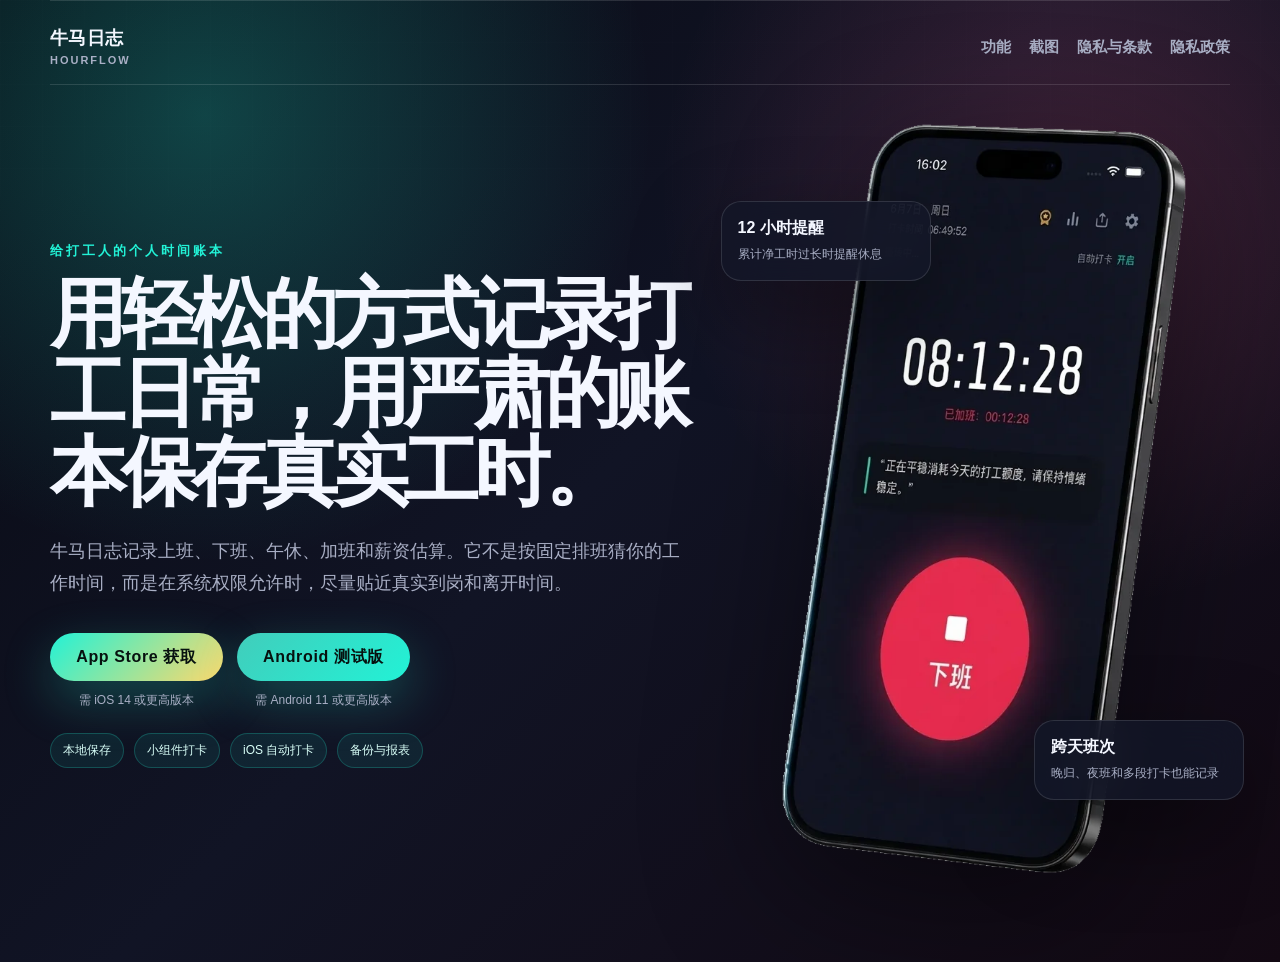
==== index.html @ 265dda5d "feat: add search indexing metadata" ====
<!doctype html>
<html lang="zh-CN">
<head>
  <meta charset="utf-8">
  <meta name="viewport" content="width=device-width, initial-scale=1, viewport-fit=cover">
  <title>牛马日志｜严肃记录真实工时</title>
  <meta name="description" content="牛马日志是一款面向打工人的个人工时记录工具，用轻松的方式记录打工日常，用严肃的账本保存真实工时。">
  <link rel="canonical" href="https://www.niumalog.com/">
  <meta property="og:type" content="website">
  <meta property="og:site_name" content="牛马日志">
  <meta property="og:title" content="牛马日志｜严肃记录真实工时">
  <meta property="og:description" content="面向打工人的个人工时记录工具，用轻松的方式记录打工日常，用严肃的账本保存真实工时。">
  <meta property="og:url" content="https://www.niumalog.com/">
  <script type="application/ld+json">
  {
    "@context": "https://schema.org",
    "@graph": [
      {
        "@type": "WebSite",
        "@id": "https://www.niumalog.com/#website",
        "url": "https://www.niumalog.com/",
        "name": "牛马日志",
        "alternateName": "HourFlow",
        "inLanguage": "zh-CN"
      },
      {
        "@type": "MobileApplication",
        "@id": "https://www.niumalog.com/#app",
        "url": "https://www.niumalog.com/",
        "name": "牛马日志",
        "alternateName": "HourFlow",
        "description": "记录上班、下班、午休、加班和薪资估算的个人工时账本。",
        "applicationCategory": "BusinessApplication",
        "operatingSystem": "iOS 14 或更高版本；Android 11 或更高版本",
        "inLanguage": "zh-CN",
        "sameAs": [
          "https://apps.apple.com/app/id6775545384",
          "https://gitee.com/niumalog/niumalog-android"
        ]
      }
    ]
  }
  </script>
  <link rel="stylesheet" href="./styles.css?v=20260831-platform-requirements">
  <script src="./site.js?v=20260608-menu-dismiss" defer></script>
</head>
<body class="page-home">
  <header class="site-header">
    <a class="brand-lockup" href="./index.html" aria-label="牛马日志首页">
      <span class="brand-mark">牛</span>
      <span>
        <strong>牛马日志</strong>
        <small>HourFlow</small>
      </span>
    </a>
    <nav class="nav-links" aria-label="主导航">
      <a href="./features.html">功能</a>
      <a href="./screenshots.html">截图</a>
      <a href="./legal.html">隐私与条款</a>
      <a href="./privacy.html">隐私政策</a>
    </nav>
    <details class="site-menu">
      <summary>菜单</summary>
      <div class="site-menu-panel">
        <a href="./features.html">功能</a>
        <a href="./screenshots.html">截图</a>
        <a href="./legal.html">隐私与条款</a>
        <a href="./privacy.html">隐私政策</a>
      </div>
    </details>
  </header>

  <main class="page-shell home-shell">
    <section class="hero-section compact-hero">
      <div class="hero-copy">
        <p class="eyebrow">给打工人的个人时间账本</p>
        <h1>用轻松的方式记录打工日常，用严肃的账本保存真实工时。</h1>
        <p class="hero-lede">牛马日志记录上班、下班、午休、加班和薪资估算。它不是按固定排班猜你的工作时间，而是在系统权限允许时，尽量贴近真实到岗和离开时间。</p>
        <div class="hero-actions">
          <div class="platform-download-option">
            <a
              class="primary-button"
              href="https://apps.apple.com/app/id6775545384"
              aria-describedby="ios-system-requirement"
            >App Store 获取</a>
            <p class="platform-system-requirement" id="ios-system-requirement">需 iOS 14 或更高版本</p>
          </div>
          <div class="platform-download-option">
            <a
              class="primary-button android-download-button"
              href="https://download.niumalog.com/android/v2.0.1-build15-beta.4/niumalog-2.0.1-arm64-v8a.apk"
              aria-describedby="android-system-requirement"
            >Android 测试版</a>
            <p class="platform-system-requirement" id="android-system-requirement">需 Android 11 或更高版本</p>
          </div>
        </div>
        <div class="mobile-hero-preview" aria-label="牛马日志移动端首页功能预览">
          <div class="mobile-feature-stack">
            <span>本地保存</span>
            <span>小组件打卡</span>
            <span>iOS 自动打卡</span>
            <span>备份与报表</span>
          </div>
          <figure class="mobile-home-device">
            <img src="./assets/mobile-home-product-mockup-image2-cutout.webp" alt="牛马日志首页手机样机预览">
          </figure>
        </div>
        <div class="hero-notes" aria-label="产品特点">
          <span>本地保存</span>
          <span>小组件打卡</span>
          <span>iOS 自动打卡</span>
          <span>备份与报表</span>
        </div>
      </div>

      <div class="hero-device" aria-label="牛马日志 App 首页预览">
        <figure class="desktop-home-device">
          <img src="./assets/mobile-home-product-mockup-image2-cutout.webp" alt="牛马日志首页手机样机预览">
        </figure>
        <div class="floating-card card-top">
          <strong>12 小时提醒</strong>
          <span>累计净工时过长时提醒休息</span>
        </div>
        <div class="floating-card card-bottom">
          <strong>跨天班次</strong>
          <span>晚归、夜班和多段打卡也能记录</span>
        </div>
      </div>
    </section>
  </main>
</body>
</html>
---- styles.css ----
:root {
  --bg: #080a13;
  --bg-ink: #111426;
  --panel: rgba(28, 31, 52, 0.78);
  --panel-strong: #1d2036;
  --text: #f4f7ff;
  --muted: #a9afc5;
  --line: rgba(255, 255, 255, 0.12);
  --cyan: #22f2d6;
  --gold: #ffd86b;
  --pink: #ff5f8f;
  --green: #41cdbb;
  --radius-xl: 36px;
  --radius-lg: 24px;
  --radius-md: 16px;
  --shadow: 0 34px 90px rgba(0, 0, 0, 0.42);
  --shell-width: min(1180px, calc(100% - 40px));
}

* { box-sizing: border-box; }

html {
  scroll-behavior: smooth;
  background: var(--bg);
}

body {
  min-width: 320px;
  margin: 0;
  color: var(--text);
  font-family: "PingFang SC", "Hiragino Sans GB", "Microsoft YaHei", sans-serif;
  background:
    radial-gradient(circle at 16% 12%, rgba(34, 242, 214, 0.24), transparent 28rem),
    radial-gradient(circle at 84% 20%, rgba(255, 95, 143, 0.20), transparent 26rem),
    linear-gradient(135deg, #080a13 0%, #111425 48%, #130913 100%);
}

body::before {
  content: "";
  position: fixed;
  inset: 0;
  pointer-events: none;
  opacity: 0.25;
  background-image:
    linear-gradient(rgba(255,255,255,0.04) 1px, transparent 1px),
    linear-gradient(90deg, rgba(255,255,255,0.04) 1px, transparent 1px);
  background-size: 42px 42px;
  mask-image: linear-gradient(to bottom, black, transparent 88%);
}

img { display: block; max-width: 100%; }
a { color: inherit; text-decoration: none; }
h1, h2, h3, p { margin-top: 0; }

.site-header,
.page-shell,
.site-footer {
  width: var(--shell-width);
  margin-inline: auto;
}

.site-header {
  position: static;
  z-index: 10;
  display: flex;
  align-items: center;
  justify-content: space-between;
  min-height: auto;
  margin-top: 0;
  padding: 28px 0 18px;
  border-top: 1px solid var(--line);
  border-bottom: 1px solid var(--line);
  background: transparent;
}

.brand-lockup {
  display: inline-flex;
  align-items: center;
  gap: 12px;
  min-width: 0;
}

.brand-mark {
  display: none;
  place-items: center;
  flex: 0 0 auto;
  width: 42px;
  height: 42px;
  border-radius: 14px;
  color: #07110f;
  font-weight: 900;
  background: linear-gradient(135deg, var(--cyan), var(--green));
  box-shadow: 0 0 28px rgba(34, 242, 214, 0.42);
}

.brand-lockup strong,
.brand-lockup small {
  display: block;
  white-space: nowrap;
}

.brand-lockup strong {
  font-size: 18px;
  letter-spacing: 0.02em;
  line-height: 1.1;
}

.brand-lockup small {
  display: block;
  margin-top: 6px;
  color: var(--muted);
  font-size: 11px;
  font-weight: 600;
  letter-spacing: 0.18em;
  line-height: 1;
  text-transform: uppercase;
}

.nav-links {
  display: flex;
  align-items: center;
  gap: 18px;
  color: var(--muted);
  font-size: 15px;
  font-weight: 600;
}

.nav-links a {
  padding: 4px 0;
}

.nav-links a:hover,
.nav-links .active {
  color: var(--cyan);
}

.site-menu {
  display: none;
}

.site-menu summary {
  list-style: none;
}

.site-menu summary::-webkit-details-marker {
  display: none;
}

.home-shell {
  padding-bottom: 46px;
}

.hero-section {
  display: grid;
  grid-template-columns: minmax(0, 1.02fr) minmax(320px, 0.78fr);
  gap: 46px;
  align-items: center;
  min-height: calc(100svh - 96px);
  padding: 40px 0 30px;
}

.compact-hero {
  min-height: min(760px, calc(100svh - 96px));
}

.eyebrow {
  margin: 0 0 14px;
  color: var(--cyan);
  font-size: 13px;
  font-weight: 800;
  letter-spacing: 0.22em;
  text-transform: uppercase;
}

h1 {
  max-width: 760px;
  margin-bottom: 24px;
  font-size: clamp(42px, 6vw, 76px);
  line-height: 1.04;
  letter-spacing: -0.07em;
}

h2 {
  margin-bottom: 16px;
  font-size: clamp(28px, 4vw, 48px);
  line-height: 1.1;
  letter-spacing: -0.05em;
}

h3 {
  margin-bottom: 12px;
  font-size: 22px;
}

.hero-lede,
.page-title p,
.download-panel p,
.feature-card p,
.screenshot-note span,
.legal-card p,
.site-footer,
.footer-links {
  color: var(--muted);
  line-height: 1.78;
}

.hero-lede {
  max-width: 660px;
  font-size: 18px;
}

.hero-actions,
.download-actions {
  display: flex;
  flex-wrap: wrap;
  gap: 14px;
  margin: 34px 0 24px;
}

.page-home .hero-actions {
  display: grid;
  grid-template-columns: repeat(2, minmax(0, 1fr));
  width: min(100%, 360px);
  align-items: start;
}

.primary-button,
.ghost-button {
  display: inline-flex;
  align-items: center;
  justify-content: center;
  min-height: 48px;
  padding: 0 22px;
  border-radius: 999px;
  font-weight: 800;
  letter-spacing: 0.04em;
}

.primary-button {
  color: #07110f;
  background: linear-gradient(135deg, var(--cyan), var(--gold));
  box-shadow: 0 18px 50px rgba(34, 242, 214, 0.26);
}

.ghost-button {
  border: 1px solid var(--line);
  color: var(--text);
  background: rgba(255, 255, 255, 0.04);
}

.android-download-button {
  background: linear-gradient(135deg, var(--green), var(--cyan));
}

.platform-download-option {
  display: grid;
  min-width: 0;
  gap: 10px;
}

.platform-download-option .primary-button {
  width: 100%;
  white-space: nowrap;
}

.platform-system-requirement {
  margin: 0;
  color: var(--muted);
  font-size: 12px;
  line-height: 1.5;
  text-align: center;
  white-space: nowrap;
}

.hero-notes {
  display: flex;
  flex-wrap: wrap;
  gap: 10px;
}

.mobile-hero-preview {
  display: none;
}

.hero-notes span,
.feature-index {
  padding: 8px 12px;
  border: 1px solid rgba(34, 242, 214, 0.22);
  border-radius: 999px;
  color: #d9fff8;
  background: rgba(34, 242, 214, 0.08);
  font-size: 12px;
}

.hero-device {
  position: relative;
  display: grid;
  place-items: center;
  min-height: 600px;
}

.desktop-home-device {
  width: min(430px, 88vw);
  margin: -14px auto 0;
  border: 0;
  background: transparent;
  filter: drop-shadow(0 38px 70px rgba(0, 0, 0, 0.46));
}

.desktop-home-device img {
  width: 100%;
  height: auto;
}

.phone-frame {
  overflow: hidden;
  padding: 8px;
  border: 1px solid rgba(255,255,255,0.16);
  border-radius: 34px;
  background: #111426;
  box-shadow: var(--shadow), inset 0 0 0 8px rgba(255,255,255,0.03);
}

.phone-frame img {
  width: 100%;
  border-radius: 26px;
}

.phone-frame-main {
  width: min(360px, 84vw);
  margin: 0 auto;
  transform: rotate(2deg);
}

.floating-card {
  position: absolute;
  width: 210px;
  padding: 16px;
  border: 1px solid var(--line);
  border-radius: 20px;
  background: rgba(19, 22, 40, 0.82);
  backdrop-filter: blur(20px);
  box-shadow: var(--shadow);
}

.floating-card strong,
.floating-card span { display: block; }
.floating-card strong { margin-bottom: 6px; }
.floating-card span { color: var(--muted); font-size: 12px; line-height: 1.6; }
.card-top { top: 76px; left: -18px; }
.card-bottom { right: -14px; bottom: 86px; }

.download-panel,
.feature-card,
.screenshot-note,
.legal-card {
  border: 1px solid var(--line);
  border-radius: var(--radius-lg);
  background: var(--panel);
  box-shadow: var(--shadow);
}

.download-panel {
  display: flex;
  align-items: center;
  justify-content: space-between;
  gap: 28px;
  padding: 34px;
}

.download-panel h2 {
  font-size: clamp(26px, 3.2vw, 38px);
}

.download-actions {
  margin: 0;
  justify-content: flex-end;
}

.subpage-shell {
  padding: 64px 0 54px;
}

.page-title {
  max-width: 840px;
  margin-bottom: 34px;
}

.page-title h1 {
  font-size: clamp(38px, 5.6vw, 68px);
}

.feature-grid,
.legal-grid {
  display: grid;
  gap: 16px;
}

.feature-grid {
  grid-template-columns: repeat(3, minmax(0, 1fr));
}

.widget-showcase {
  display: grid;
  gap: 22px;
  margin: 0 0 34px;
}

.auto-punch-showcase {
  display: grid;
  gap: 22px;
  margin: 0 0 42px;
}

.shift-showcase {
  display: grid;
  gap: 22px;
  margin: 0 0 42px;
}

.payroll-showcase {
  display: grid;
  gap: 22px;
  margin: 0 0 42px;
}

.backup-showcase {
  display: grid;
  gap: 22px;
  margin: 0 0 42px;
}

.achievement-showcase {
  display: grid;
  gap: 22px;
  margin: 0 0 42px;
}

.privacy-showcase {
  display: grid;
  gap: 22px;
  margin: 0 0 42px;
}

.auto-punch-copy h2 {
  max-width: 620px;
}

.payroll-copy h2 {
  max-width: 720px;
}

.shift-copy h2 {
  max-width: 720px;
}

.backup-copy h2 {
  max-width: 720px;
}

.achievement-copy h2 {
  max-width: 760px;
}

.privacy-copy h2 {
  max-width: 720px;
}

.auto-punch-copy p:not(.eyebrow) {
  max-width: 620px;
  color: var(--muted);
  font-size: 16px;
  line-height: 1.78;
}

.payroll-copy p:not(.eyebrow) {
  max-width: 760px;
  color: var(--muted);
  font-size: 16px;
  line-height: 1.78;
}

.shift-copy p:not(.eyebrow) {
  max-width: 760px;
  color: var(--muted);
  font-size: 16px;
  line-height: 1.78;
}

.backup-copy p:not(.eyebrow) {
  max-width: 760px;
  color: var(--muted);
  font-size: 16px;
  line-height: 1.78;
}

.achievement-copy p:not(.eyebrow) {
  max-width: 760px;
  color: var(--muted);
  font-size: 16px;
  line-height: 1.78;
}

.privacy-copy p:not(.eyebrow) {
  max-width: 760px;
  color: var(--muted);
  font-size: 16px;
  line-height: 1.78;
}

.auto-punch-visual {
  margin: 0;
  min-width: 0;
  max-width: 880px;
}

.payroll-visual {
  margin: 0;
  min-width: 0;
  max-width: 880px;
}

.shift-visual {
  margin: 0;
  min-width: 0;
  max-width: 880px;
}

.backup-visual {
  margin: 0;
  min-width: 0;
  max-width: 880px;
}

.achievement-visual {
  margin: 0;
  min-width: 0;
  max-width: 880px;
}

.privacy-visual {
  margin: 0;
  min-width: 0;
  max-width: 880px;
}

.auto-punch-visual img {
  width: 100%;
  height: auto;
  border: 1px solid var(--line);
  border-radius: 24px;
  box-shadow: 0 28px 72px rgba(0, 0, 0, 0.34);
}

.payroll-visual img {
  width: 100%;
  height: auto;
  border: 1px solid var(--line);
  border-radius: 24px;
  box-shadow: 0 28px 72px rgba(0, 0, 0, 0.34);
}

.shift-visual img {
  width: 100%;
  height: auto;
  border: 1px solid var(--line);
  border-radius: 24px;
  box-shadow: 0 28px 72px rgba(0, 0, 0, 0.34);
}

.backup-visual img {
  width: 100%;
  height: auto;
  border: 1px solid var(--line);
  border-radius: 24px;
  box-shadow: 0 28px 72px rgba(0, 0, 0, 0.34);
}

.achievement-visual img {
  width: 100%;
  height: auto;
  border: 1px solid var(--line);
  border-radius: 24px;
  box-shadow: 0 28px 72px rgba(0, 0, 0, 0.34);
}

.privacy-visual img {
  width: 100%;
  height: auto;
  border: 1px solid var(--line);
  border-radius: 24px;
  box-shadow: 0 28px 72px rgba(0, 0, 0, 0.34);
}

.widget-copy h2 {
  max-width: 720px;
}

.widget-copy p:not(.eyebrow) {
  max-width: 760px;
  color: var(--muted);
  font-size: 16px;
  line-height: 1.78;
}

.widget-preview-grid {
  display: grid;
  grid-template-columns: repeat(2, minmax(0, 1fr));
  gap: 18px;
  max-width: 880px;
}

.widget-preview-single {
  grid-template-columns: 1fr;
}

.widget-preview-card {
  margin: 0;
  min-width: 0;
}

.widget-preview-card img {
  width: 100%;
  height: auto;
  border: 1px solid var(--line);
  border-radius: 18px;
  box-shadow: 0 22px 60px rgba(0, 0, 0, 0.28);
}

.widget-preview-card figcaption {
  margin-top: 10px;
  color: var(--muted);
  font-size: 13px;
  line-height: 1.6;
}

.feature-card,
.legal-card {
  padding: 24px;
}

.feature-card .feature-index,
.legal-card .feature-index {
  display: inline-flex;
  margin-bottom: 42px;
  color: var(--gold);
  border-color: rgba(255, 216, 107, 0.24);
  background: rgba(255, 216, 107, 0.08);
}

.screenshot-showcase {
  display: grid;
  grid-template-columns: repeat(3, minmax(0, 1fr));
  gap: 26px;
  align-items: start;
}

.screenshot-card {
  display: grid;
  gap: 16px;
  align-content: start;
}

.screenshot-note {
  min-height: 104px;
  padding: 18px 18px 20px;
  background:
    linear-gradient(145deg, rgba(255, 255, 255, 0.08), rgba(255, 255, 255, 0.02)),
    rgba(19, 20, 43, 0.72);
}

.screenshot-note strong,
.screenshot-note span { display: block; }
.screenshot-note strong { margin-bottom: 8px; color: var(--text); font-size: 16px; letter-spacing: 0.04em; }
.screenshot-note span { font-size: 14px; }
.small-phone { margin: 0; border-radius: 28px; }
.small-phone img { border-radius: 22px; }

.legal-grid {
  grid-template-columns: repeat(2, minmax(0, 1fr));
}

.legal-card:hover {
  border-color: rgba(34, 242, 214, 0.36);
  transform: translateY(-2px);
}

.site-footer {
  display: flex;
  justify-content: space-between;
  gap: 24px;
  padding: 34px 0 48px;
  border-top: 1px solid var(--line);
}

.page-home .download-panel,
.site-footer {
  display: none;
}

.compact-footer {
  color: var(--muted);
}

.site-footer strong {
  color: var(--text);
  font-size: 18px;
}

.footer-note {
  margin: 0;
  max-width: 520px;
  color: var(--muted);
  text-align: right;
  line-height: 1.72;
}

.footer-links {
  display: flex;
  flex-wrap: wrap;
  justify-content: flex-end;
  gap: 14px 22px;
}

.footer-links a:hover { color: var(--cyan); }

@media (max-width: 920px) {
  :root { --shell-width: min(calc(100% - 28px), 720px); }

  .site-header {
    position: static;
    margin-top: 12px;
    border-radius: 24px;
  }

  .nav-links {
    gap: 8px;
    overflow-x: auto;
    padding: 0 0 0 8px;
    white-space: nowrap;
  }

  .nav-links a {
    padding: 8px 10px;
    border: 1px solid var(--line);
    border-radius: 999px;
    background: rgba(255, 255, 255, 0.04);
  }

  .hero-section,
  .download-panel {
    grid-template-columns: 1fr;
  }

  .hero-section {
    gap: 20px;
    min-height: auto;
    padding-top: 38px;
  }

  .hero-device {
    min-height: 530px;
  }

  .feature-grid,
  .auto-punch-showcase,
  .widget-showcase,
  .screenshot-showcase,
  .legal-grid {
    grid-template-columns: 1fr;
  }

  .download-panel,
  .site-footer {
    flex-direction: column;
    align-items: flex-start;
  }

  .download-actions,
  .footer-links {
    justify-content: flex-start;
  }
}

.hero-section > * {
  min-width: 0;
}

.mobile-swipe-hint {
  display: none;
}

@media (max-width: 560px) {
  :root {
    --shell-width: auto;
    --mobile-card-width: calc(100dvw - 64px);
  }

  html,
  body {
    overflow-x: hidden;
  }

  .site-header,
  .page-shell,
  .site-footer {
    width: var(--shell-width);
    max-width: none;
    margin-right: 24px;
    margin-left: 24px;
  }

  .site-header {
    position: relative;
    align-items: center;
    justify-content: space-between;
    gap: 16px;
    min-height: auto;
    margin-top: 0;
    padding: 14px 0 13px;
    border-top: 1px solid var(--line);
    border-right: 0;
    border-bottom: 1px solid var(--line);
    border-left: 0;
    border-radius: 0;
  }

  .brand-lockup {
    flex: 1 1 auto;
    min-width: 0;
    gap: 0;
  }

  .brand-mark {
    display: none;
  }

  .brand-lockup strong {
    font-size: 15px;
    letter-spacing: 0;
    line-height: 1.1;
  }

  .brand-lockup small {
    display: block;
    margin-top: 4px;
    font-size: 10px;
    font-weight: 600;
    letter-spacing: 0.16em;
    line-height: 1;
  }

  .nav-links {
    display: none;
  }

  .site-menu {
    position: relative;
    display: block;
    flex: none;
    margin-left: 0;
    text-align: right;
  }

  .site-menu summary {
    display: inline-flex;
    align-items: center;
    justify-content: center;
    min-width: 68px;
    min-height: 36px;
    padding: 0 12px;
    border: 1px solid var(--line);
    border-radius: 999px;
    color: transparent;
    background: rgba(255, 255, 255, 0.04);
    font-size: 0;
    font-weight: 700;
    cursor: pointer;
  }

  .site-menu summary::before {
    content: "菜单";
    color: var(--text);
    font-size: 12px;
    line-height: 1;
  }

  .site-menu[open] summary {
    color: var(--cyan);
    border-color: rgba(34, 242, 214, 0.28);
    background: rgba(34, 242, 214, 0.08);
  }

  .site-menu[open] summary::before {
    color: var(--cyan);
  }

  .site-menu-panel {
    position: absolute;
    top: calc(100% + 10px);
    right: 0;
    display: grid;
    gap: 8px;
    min-width: 180px;
    padding: 12px;
    border: 1px solid var(--line);
    border-radius: 18px;
    background: rgba(12, 15, 28, 0.96);
    box-shadow: 0 22px 48px rgba(0, 0, 0, 0.34);
    backdrop-filter: blur(18px);
  }

  .site-menu-panel a {
    display: block;
    padding: 10px 12px;
    border-radius: 12px;
    color: var(--muted);
    font-size: 13px;
    line-height: 1.3;
  }

  .site-menu-panel a:hover,
  .site-menu-panel a.active {
    color: var(--cyan);
    background: rgba(34, 242, 214, 0.08);
  }

  .home-shell {
    padding-bottom: 34px;
  }

  .hero-section {
    gap: 24px;
    padding: 28px 0 18px;
  }

  .page-home .hero-section {
    display: flex;
    flex-direction: column;
    gap: 28px;
    align-items: center;
    padding: 34px 0 24px;
  }

  .hero-copy,
  .page-title,
  .download-panel {
    width: 100%;
    min-width: 0;
  }

  .page-home .hero-copy,
  .page-features .page-title,
  .page-screenshots .page-title,
  .page-legal .page-title {
    max-width: 320px;
  }

  .page-home .hero-copy {
    display: flex;
    flex-direction: column;
    align-items: center;
    max-width: none;
    text-align: center;
  }

  .eyebrow {
    margin-bottom: 12px;
    font-size: 11px;
    letter-spacing: 0.18em;
  }

  h1,
  .page-title h1 {
    max-width: 100%;
    margin-bottom: 18px;
    font-size: 32px;
    line-height: 1.12;
    letter-spacing: 0;
    text-wrap: wrap;
    word-break: normal;
    line-break: auto;
    overflow-wrap: break-word;
  }

  .page-home h1 {
    width: 100%;
    max-width: 326px;
    margin-bottom: 16px;
    font-size: 31px;
    line-height: 1.14;
    word-break: break-word;
    overflow-wrap: anywhere;
  }

  h2 {
    font-size: clamp(28px, 7vw, 32px);
    line-height: 1.14;
  }

  .hero-lede,
  .page-title p,
  .download-panel p,
  .feature-card p,
  .legal-card p,
  .screenshot-note span {
    font-size: 14px;
    line-height: 1.72;
    word-break: break-word;
    overflow-wrap: anywhere;
  }

  .page-home .hero-lede {
    max-width: 340px;
    margin-inline: auto;
    font-size: 15px;
    line-height: 1.78;
  }

  .hero-actions,
  .download-actions {
    width: 100%;
    margin: 24px 0 18px;
  }

  .page-home .hero-actions {
    grid-template-columns: 1fr;
    gap: 16px;
    max-width: 318px;
    margin: 26px 0 18px;
  }

  .primary-button,
  .ghost-button {
    width: 100%;
    min-height: 50px;
    padding-inline: 18px;
  }

  .page-home .hero-notes,
  .page-home .hero-device {
    display: none;
  }

  .mobile-hero-preview {
    display: grid;
    grid-template-columns: minmax(126px, 1fr) minmax(138px, 42vw);
    align-items: center;
    width: min(100%, 342px);
    margin-top: 16px;
    gap: 10px;
    text-align: left;
  }

  .mobile-feature-stack {
    display: grid;
    gap: 9px;
    min-width: 0;
  }

  .mobile-feature-stack span {
    display: inline-flex;
    align-items: center;
    min-height: 34px;
    width: fit-content;
    max-width: 100%;
    padding: 0 12px;
    border: 1px solid rgba(34, 242, 214, 0.24);
    border-radius: 999px;
    color: #e3fff9;
    background:
      linear-gradient(135deg, rgba(34, 242, 214, 0.12), rgba(255, 255, 255, 0.03)),
      rgba(11, 28, 31, 0.72);
    box-shadow: inset 0 0 0 1px rgba(34, 242, 214, 0.04);
    font-size: 13px;
    font-weight: 700;
    letter-spacing: 0.02em;
    line-height: 1;
    white-space: nowrap;
  }

  .mobile-home-device {
    position: relative;
    overflow: visible;
    width: clamp(138px, 42vw, 172px);
    margin: -6px 0 0 auto;
    border: 0;
    border-radius: 0;
    background: transparent;
    box-shadow: none;
    transform: none;
  }

  .mobile-home-device::before {
    display: none;
  }

  .mobile-home-device img {
    width: 100%;
    height: auto;
    border-radius: 0;
    object-fit: contain;
    object-position: center;
    filter: drop-shadow(0 18px 36px rgba(0, 0, 0, 0.34));
  }

  .floating-card {
    display: none;
  }

  .download-panel,
  .feature-card,
  .legal-card {
    padding: 22px 18px;
  }

  .download-panel {
    gap: 12px;
    margin-top: 8px;
  }

  .download-actions {
    margin: 6px 0 0;
  }

  .subpage-shell {
    padding: 40px 0 42px;
  }

  .page-title {
    margin-bottom: 24px;
  }

  .page-title h1 {
    margin-bottom: 14px;
  }

  .auto-punch-showcase {
    gap: 16px;
    width: 100%;
    max-width: 100%;
    min-width: 0;
    margin-bottom: 30px;
  }

  .shift-showcase {
    gap: 16px;
    width: 100%;
    max-width: 100%;
    min-width: 0;
    margin-bottom: 30px;
  }

  .payroll-showcase {
    gap: 16px;
    width: 100%;
    max-width: 100%;
    min-width: 0;
    margin-bottom: 30px;
  }

  .backup-showcase {
    gap: 16px;
    width: 100%;
    max-width: 100%;
    min-width: 0;
    margin-bottom: 30px;
  }

  .achievement-showcase {
    gap: 16px;
    width: 100%;
    max-width: 100%;
    min-width: 0;
    margin-bottom: 30px;
  }

  .privacy-showcase {
    gap: 16px;
    width: 100%;
    max-width: 100%;
    min-width: 0;
    margin-bottom: 30px;
  }

  .auto-punch-copy,
  .auto-punch-copy h2,
  .auto-punch-copy p:not(.eyebrow) {
    max-width: 100%;
    min-width: 0;
  }

  .shift-copy,
  .shift-copy h2,
  .shift-copy p:not(.eyebrow) {
    max-width: 100%;
    min-width: 0;
  }

  .payroll-copy,
  .payroll-copy h2,
  .payroll-copy p:not(.eyebrow) {
    max-width: 100%;
    min-width: 0;
  }

  .backup-copy,
  .backup-copy h2,
  .backup-copy p:not(.eyebrow) {
    max-width: 100%;
    min-width: 0;
  }

  .achievement-copy,
  .achievement-copy h2,
  .achievement-copy p:not(.eyebrow) {
    max-width: 100%;
    min-width: 0;
  }

  .privacy-copy,
  .privacy-copy h2,
  .privacy-copy p:not(.eyebrow) {
    max-width: 100%;
    min-width: 0;
  }

  .auto-punch-copy h2 {
    margin-bottom: 12px;
    font-size: 24px;
    line-height: 1.16;
    word-break: break-word;
    overflow-wrap: anywhere;
  }

  .shift-copy h2 {
    margin-bottom: 12px;
    font-size: 24px;
    line-height: 1.16;
    word-break: break-word;
    overflow-wrap: anywhere;
  }

  .payroll-copy h2 {
    margin-bottom: 12px;
    font-size: 24px;
    line-height: 1.16;
    word-break: break-word;
    overflow-wrap: anywhere;
  }

  .backup-copy h2 {
    margin-bottom: 12px;
    font-size: 24px;
    line-height: 1.16;
    word-break: break-word;
    overflow-wrap: anywhere;
  }

  .achievement-copy h2 {
    margin-bottom: 12px;
    font-size: 24px;
    line-height: 1.16;
    word-break: break-word;
    overflow-wrap: anywhere;
  }

  .privacy-copy h2 {
    margin-bottom: 12px;
    font-size: 24px;
    line-height: 1.16;
    word-break: break-word;
    overflow-wrap: anywhere;
  }

  .auto-punch-copy p:not(.eyebrow) {
    font-size: 14px;
    line-height: 1.72;
  }

  .shift-copy p:not(.eyebrow) {
    font-size: 14px;
    line-height: 1.72;
  }

  .payroll-copy p:not(.eyebrow) {
    font-size: 14px;
    line-height: 1.72;
  }

  .backup-copy p:not(.eyebrow) {
    font-size: 14px;
    line-height: 1.72;
  }

  .achievement-copy p:not(.eyebrow) {
    font-size: 14px;
    line-height: 1.72;
  }

  .privacy-copy p:not(.eyebrow) {
    font-size: 14px;
    line-height: 1.72;
  }

  .auto-punch-visual img {
    width: 100%;
    max-width: 100%;
    aspect-ratio: 16 / 9;
    object-fit: cover;
    object-position: center;
    border-radius: 18px;
    box-shadow: 0 16px 40px rgba(0, 0, 0, 0.3);
  }

  .shift-visual img {
    width: 100%;
    max-width: 100%;
    aspect-ratio: 16 / 9;
    object-fit: cover;
    object-position: center;
    border-radius: 18px;
    box-shadow: 0 16px 40px rgba(0, 0, 0, 0.3);
  }

  .payroll-visual img {
    width: 100%;
    max-width: 100%;
    aspect-ratio: 16 / 9;
    object-fit: cover;
    object-position: center;
    border-radius: 18px;
    box-shadow: 0 16px 40px rgba(0, 0, 0, 0.3);
  }

  .backup-visual img {
    width: 100%;
    max-width: 100%;
    aspect-ratio: 16 / 9;
    object-fit: cover;
    object-position: center;
    border-radius: 18px;
    box-shadow: 0 16px 40px rgba(0, 0, 0, 0.3);
  }

  .achievement-visual img {
    width: 100%;
    max-width: 100%;
    aspect-ratio: 16 / 9;
    object-fit: cover;
    object-position: center;
    border-radius: 18px;
    box-shadow: 0 16px 40px rgba(0, 0, 0, 0.3);
  }

  .privacy-visual img {
    width: 100%;
    max-width: 100%;
    aspect-ratio: 16 / 9;
    object-fit: cover;
    object-position: center;
    border-radius: 18px;
    box-shadow: 0 16px 40px rgba(0, 0, 0, 0.3);
  }

  .widget-showcase {
    gap: 18px;
    width: 100%;
    max-width: 100%;
    min-width: 0;
    margin-bottom: 30px;
    overflow: hidden;
  }

  .widget-copy {
    width: 100%;
    max-width: 100%;
    min-width: 0;
  }

  .widget-copy h2 {
    width: 100%;
    max-width: 100%;
    margin-bottom: 12px;
    font-size: 26px;
    line-height: 1.16;
    word-break: break-word;
    overflow-wrap: anywhere;
  }

  .widget-copy p:not(.eyebrow) {
    max-width: 100%;
    font-size: 14px;
    line-height: 1.72;
  }

  .widget-preview-grid {
    display: grid;
    grid-template-columns: 1fr;
    gap: 10px;
    width: 100%;
    max-width: 100%;
    min-width: 0;
    margin-inline: 0;
    padding: 4px 0 0;
    overflow: visible;
  }

  .widget-preview-card {
    min-width: 0;
    max-width: none;
    overflow: hidden;
  }

  .widget-preview-card img {
    max-width: 100%;
    object-fit: contain;
    border-radius: 14px;
    box-shadow: 0 14px 34px rgba(0, 0, 0, 0.28);
  }

  .site-footer {
    gap: 16px;
    padding: 24px 0 34px;
  }

  .footer-links {
    gap: 10px 16px;
  }

  .footer-note {
    max-width: none;
    text-align: left;
  }

  .mobile-swipe-hint {
    display: inline-flex;
    align-items: center;
    margin-top: 12px;
    padding: 8px 12px;
    border: 1px solid rgba(34, 242, 214, 0.22);
    border-radius: 999px;
    color: #d9fff8;
    background: rgba(34, 242, 214, 0.08);
    font-size: 12px;
    line-height: 1;
  }

  .page-screenshots .page-title {
    text-align: left;
  }

  .screenshot-page-grid {
    display: flex;
    gap: 16px;
    margin-inline: calc(-1 * ((100vw - var(--mobile-card-width)) / 2 - 12px));
    padding: 4px calc((100vw - var(--mobile-card-width)) / 2) 18px;
    overflow-x: auto;
    overflow-y: hidden;
    scroll-snap-type: x mandatory;
    scroll-padding-inline: calc((100vw - var(--mobile-card-width)) / 2);
    -webkit-overflow-scrolling: touch;
    scrollbar-width: none;
  }

  .screenshot-page-grid::-webkit-scrollbar {
    display: none;
  }

  .screenshot-page-grid .screenshot-card {
    flex: 0 0 var(--mobile-card-width);
    gap: 14px;
    scroll-snap-align: center;
    scroll-snap-stop: always;
  }

  .screenshot-page-grid .small-phone,
  .screenshot-page-grid .screenshot-note {
    width: 100%;
    margin: 0;
  }

  .screenshot-page-grid .small-phone {
    border-radius: 30px;
  }

  .screenshot-page-grid .small-phone img {
    border-radius: 24px;
  }

  .screenshot-page-grid .screenshot-note {
    min-height: 0;
    padding: 16px 16px 18px;
  }

  .feature-card .feature-index,
  .legal-card .feature-index {
    margin-bottom: 26px;
  }
}
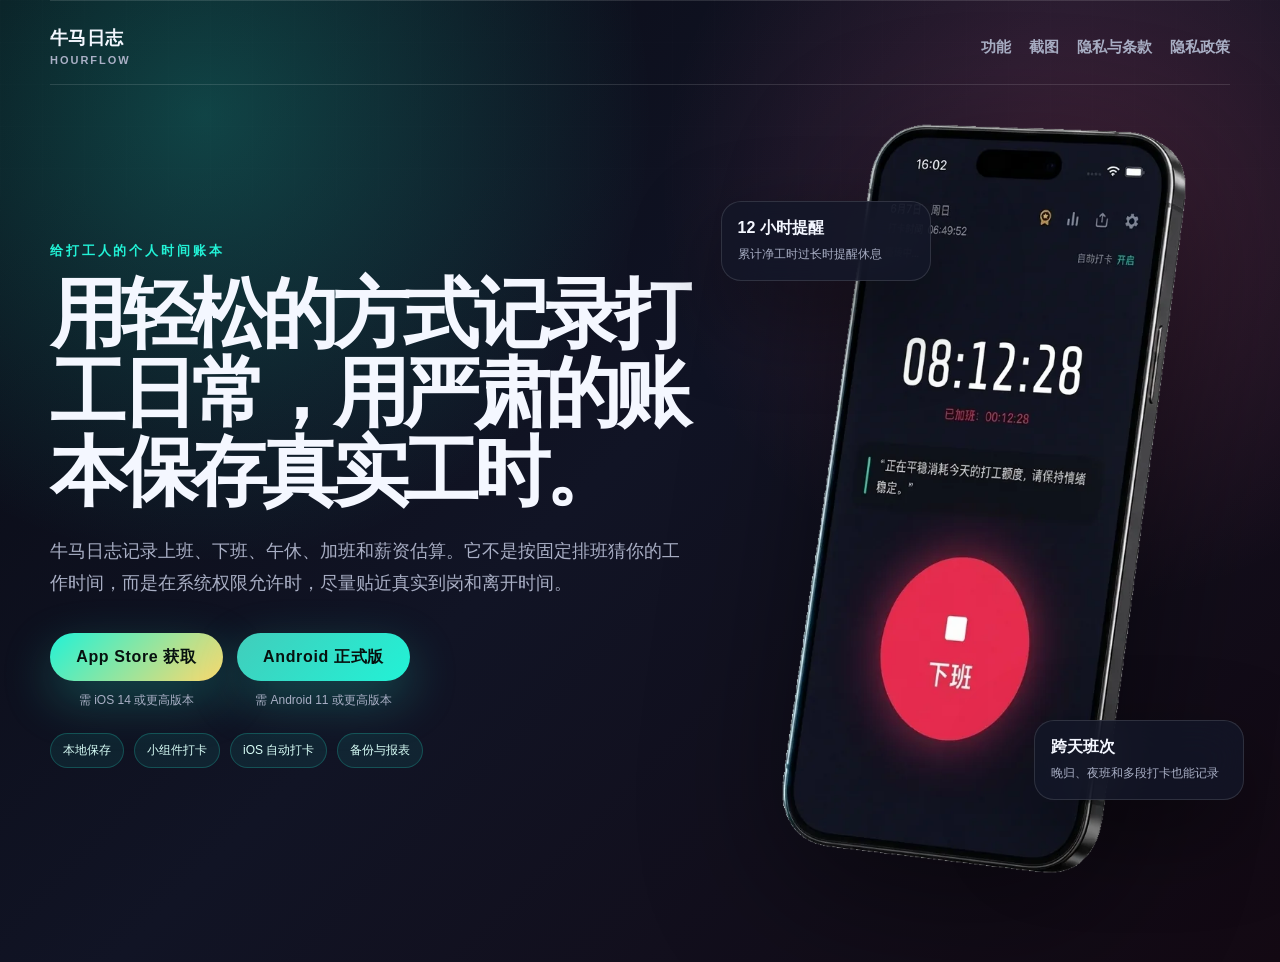
==== commit 7945a1a0: "Publish Android 2.0.3 stable release" ====
--- a/index.html
+++ b/index.html
@@ -88,9 +88,9 @@
           <div class="platform-download-option">
             <a
               class="primary-button android-download-button"
-              href="https://download.niumalog.com/android/v2.0.1-build15-beta.4/niumalog-2.0.1-arm64-v8a.apk"
+              href="https://download.niumalog.com/android/v2.0.3-build17/niumalog-2.0.3-arm64-v8a.apk"
               aria-describedby="android-system-requirement"
-            >Android 测试版</a>
+            >Android 正式版</a>
             <p class="platform-system-requirement" id="android-system-requirement">需 Android 11 或更高版本</p>
           </div>
         </div>
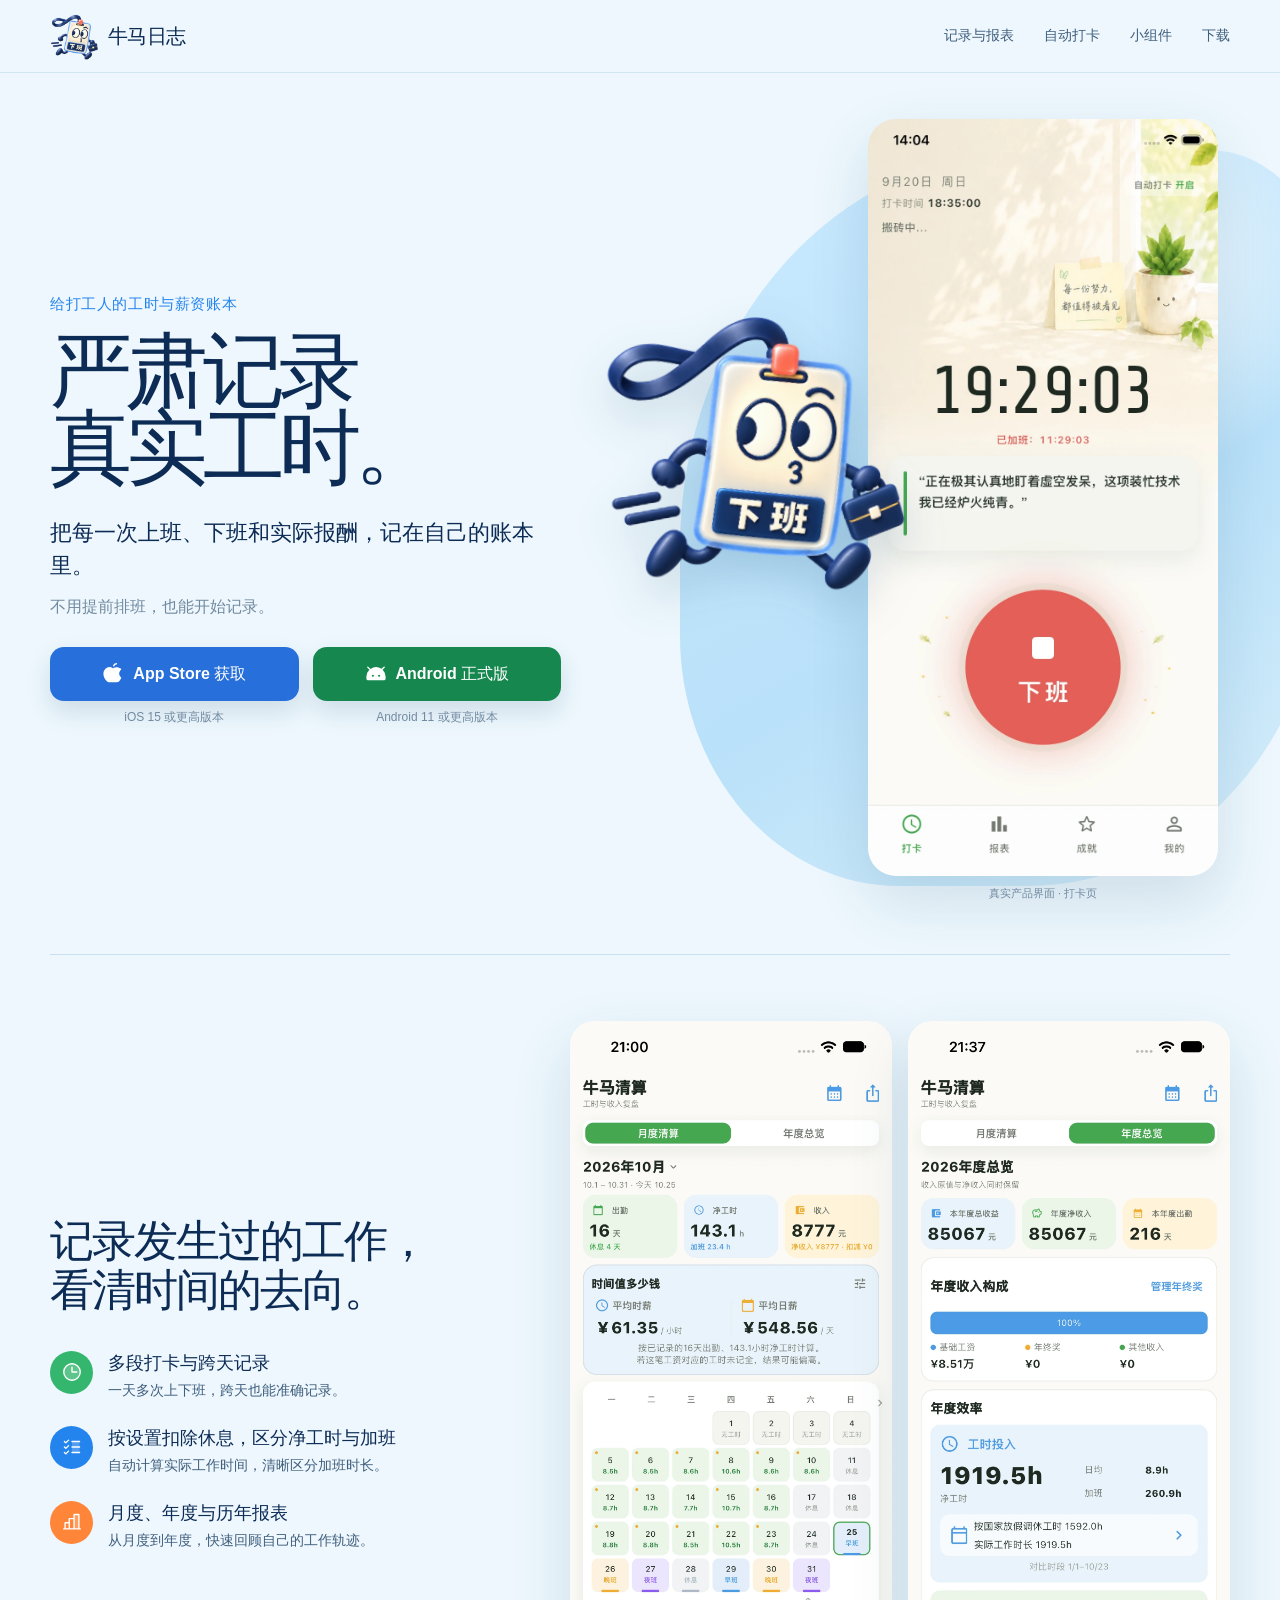
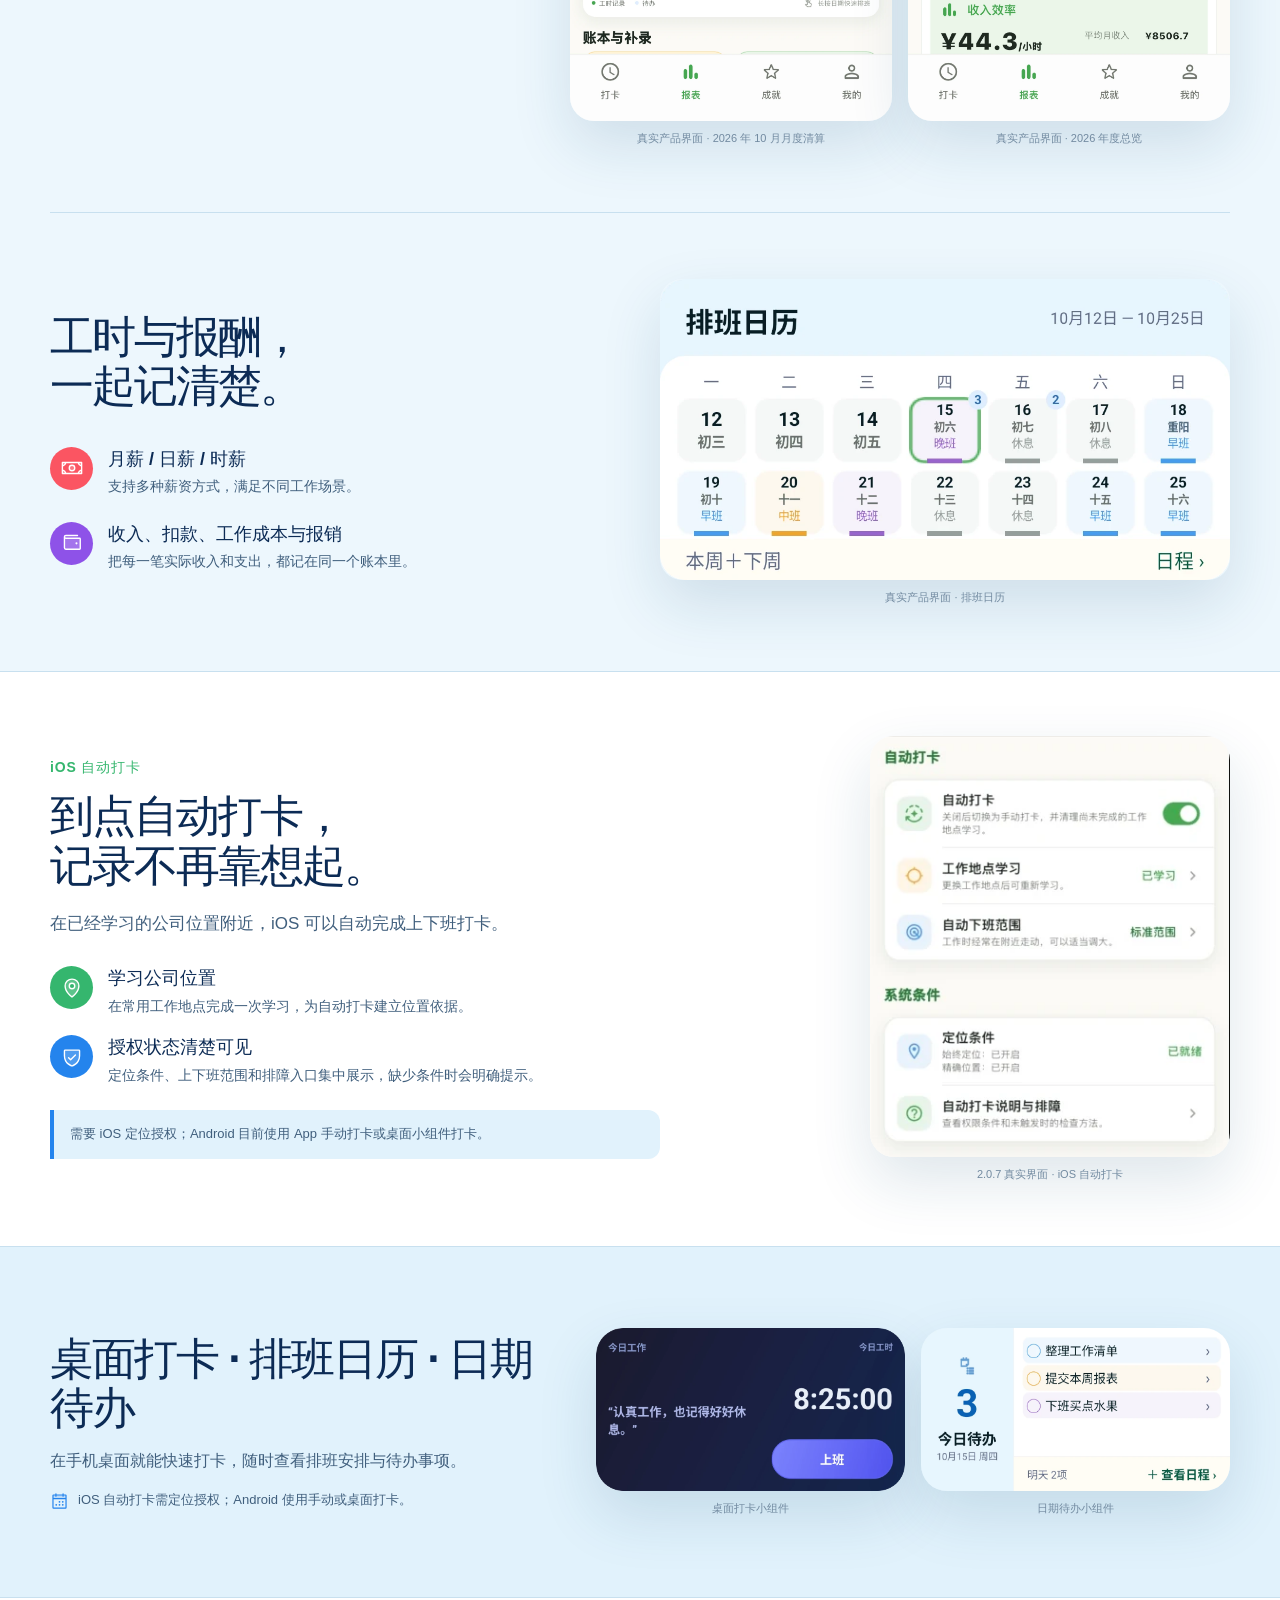
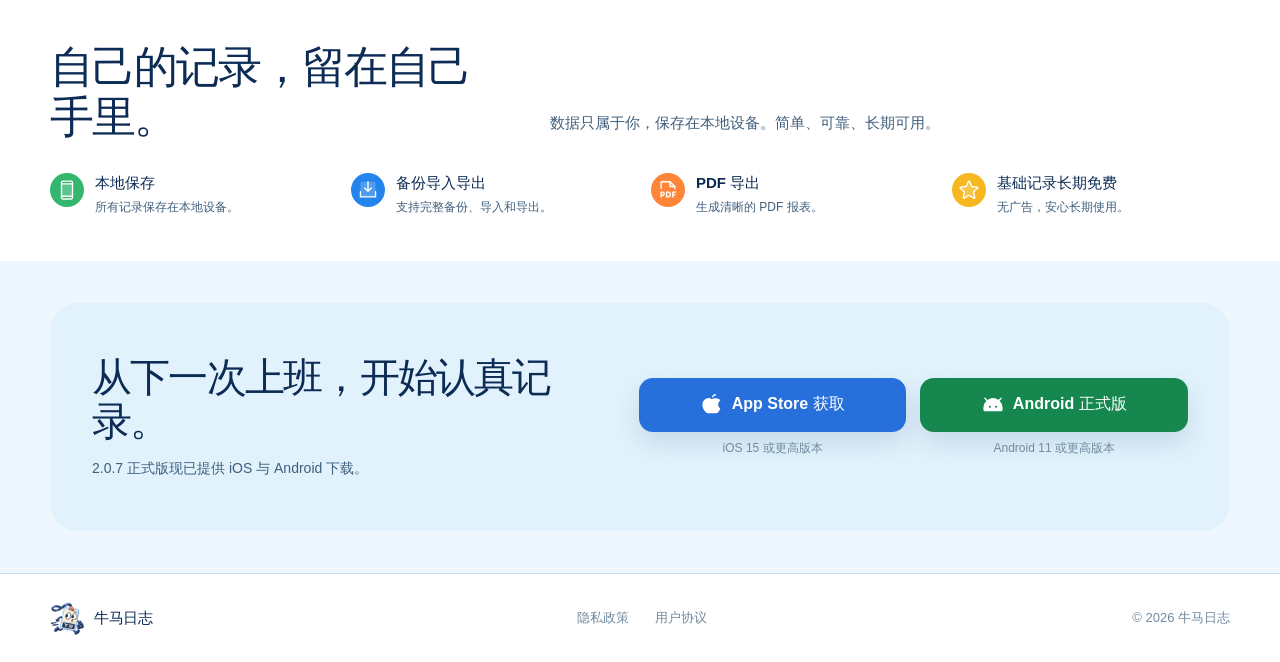
==== commit 2036b3fd: "更新雾蓝账本官网首页" ====
--- a/index.html
+++ b/index.html
@@ -1,132 +1,52 @@
 <!doctype html>
 <html lang="zh-CN">
-<head>
-  <meta charset="utf-8">
-  <meta name="viewport" content="width=device-width, initial-scale=1, viewport-fit=cover">
-  <title>牛马日志｜严肃记录真实工时</title>
-  <meta name="description" content="牛马日志是一款面向打工人的个人工时记录工具，用轻松的方式记录打工日常，用严肃的账本保存真实工时。">
-  <link rel="canonical" href="https://www.niumalog.com/">
-  <meta property="og:type" content="website">
-  <meta property="og:site_name" content="牛马日志">
-  <meta property="og:title" content="牛马日志｜严肃记录真实工时">
-  <meta property="og:description" content="面向打工人的个人工时记录工具，用轻松的方式记录打工日常，用严肃的账本保存真实工时。">
-  <meta property="og:url" content="https://www.niumalog.com/">
-  <script type="application/ld+json">
-  {
-    "@context": "https://schema.org",
-    "@graph": [
+  <head>
+    <meta charset="UTF-8" />
+    <meta name="viewport" content="width=device-width, initial-scale=1.0, viewport-fit=cover" />
+    <meta name="description" content="牛马日志——给打工人的工时与薪资账本。严肃记录真实工时，把实际报酬留在自己的账本里。" />
+    <meta name="theme-color" content="#f2f8fc" />
+    <link rel="canonical" href="https://www.niumalog.com/" />
+    <link rel="icon" type="image/webp" href="/assets/mascot-transparent.webp" />
+    <meta property="og:type" content="website" />
+    <meta property="og:site_name" content="牛马日志" />
+    <meta property="og:title" content="牛马日志｜严肃记录真实工时" />
+    <meta property="og:description" content="给打工人的工时与薪资账本。记录真实上下班、工时和实际报酬。" />
+    <meta property="og:url" content="https://www.niumalog.com/" />
+    <script type="application/ld+json">
       {
-        "@type": "WebSite",
-        "@id": "https://www.niumalog.com/#website",
-        "url": "https://www.niumalog.com/",
-        "name": "牛马日志",
-        "alternateName": "HourFlow",
-        "inLanguage": "zh-CN"
-      },
-      {
-        "@type": "MobileApplication",
-        "@id": "https://www.niumalog.com/#app",
-        "url": "https://www.niumalog.com/",
-        "name": "牛马日志",
-        "alternateName": "HourFlow",
-        "description": "记录上班、下班、午休、加班和薪资估算的个人工时账本。",
-        "applicationCategory": "BusinessApplication",
-        "operatingSystem": "iOS 14 或更高版本；Android 11 或更高版本",
-        "inLanguage": "zh-CN",
-        "sameAs": [
-          "https://apps.apple.com/app/id6775545384",
-          "https://gitee.com/niumalog/niumalog-android"
+        "@context": "https://schema.org",
+        "@graph": [
+          {
+            "@type": "WebSite",
+            "@id": "https://www.niumalog.com/#website",
+            "url": "https://www.niumalog.com/",
+            "name": "牛马日志",
+            "alternateName": "HourFlow",
+            "inLanguage": "zh-CN"
+          },
+          {
+            "@type": "MobileApplication",
+            "@id": "https://www.niumalog.com/#app",
+            "url": "https://www.niumalog.com/",
+            "name": "牛马日志",
+            "alternateName": "HourFlow",
+            "description": "给打工人的工时与薪资账本，记录真实上下班、工时和实际报酬。",
+            "applicationCategory": "BusinessApplication",
+            "operatingSystem": "iOS 15 或更高版本；Android 11 或更高版本",
+            "inLanguage": "zh-CN",
+            "sameAs": [
+              "https://apps.apple.com/app/id6775545384",
+              "https://gitee.com/niumalog/niumalog-android"
+            ]
+          }
         ]
       }
-    ]
-  }
-  </script>
-  <link rel="stylesheet" href="./styles.css?v=20260831-platform-requirements">
-  <script src="./site.js?v=20260608-menu-dismiss" defer></script>
-</head>
-<body class="page-home">
-  <header class="site-header">
-    <a class="brand-lockup" href="./index.html" aria-label="牛马日志首页">
-      <span class="brand-mark">牛</span>
-      <span>
-        <strong>牛马日志</strong>
-        <small>HourFlow</small>
-      </span>
-    </a>
-    <nav class="nav-links" aria-label="主导航">
-      <a href="./features.html">功能</a>
-      <a href="./screenshots.html">截图</a>
-      <a href="./legal.html">隐私与条款</a>
-      <a href="./privacy.html">隐私政策</a>
-    </nav>
-    <details class="site-menu">
-      <summary>菜单</summary>
-      <div class="site-menu-panel">
-        <a href="./features.html">功能</a>
-        <a href="./screenshots.html">截图</a>
-        <a href="./legal.html">隐私与条款</a>
-        <a href="./privacy.html">隐私政策</a>
-      </div>
-    </details>
-  </header>
-
-  <main class="page-shell home-shell">
-    <section class="hero-section compact-hero">
-      <div class="hero-copy">
-        <p class="eyebrow">给打工人的个人时间账本</p>
-        <h1>用轻松的方式记录打工日常，用严肃的账本保存真实工时。</h1>
-        <p class="hero-lede">牛马日志记录上班、下班、午休、加班和薪资估算。它不是按固定排班猜你的工作时间，而是在系统权限允许时，尽量贴近真实到岗和离开时间。</p>
-        <div class="hero-actions">
-          <div class="platform-download-option">
-            <a
-              class="primary-button"
-              href="https://apps.apple.com/app/id6775545384"
-              aria-describedby="ios-system-requirement"
-            >App Store 获取</a>
-            <p class="platform-system-requirement" id="ios-system-requirement">需 iOS 14 或更高版本</p>
-          </div>
-          <div class="platform-download-option">
-            <a
-              class="primary-button android-download-button"
-              href="https://download.niumalog.com/android/v2.0.3-build17/niumalog-2.0.3-arm64-v8a.apk"
-              aria-describedby="android-system-requirement"
-            >Android 正式版</a>
-            <p class="platform-system-requirement" id="android-system-requirement">需 Android 11 或更高版本</p>
-          </div>
-        </div>
-        <div class="mobile-hero-preview" aria-label="牛马日志移动端首页功能预览">
-          <div class="mobile-feature-stack">
-            <span>本地保存</span>
-            <span>小组件打卡</span>
-            <span>iOS 自动打卡</span>
-            <span>备份与报表</span>
-          </div>
-          <figure class="mobile-home-device">
-            <img src="./assets/mobile-home-product-mockup-image2-cutout.webp" alt="牛马日志首页手机样机预览">
-          </figure>
-        </div>
-        <div class="hero-notes" aria-label="产品特点">
-          <span>本地保存</span>
-          <span>小组件打卡</span>
-          <span>iOS 自动打卡</span>
-          <span>备份与报表</span>
-        </div>
-      </div>
-
-      <div class="hero-device" aria-label="牛马日志 App 首页预览">
-        <figure class="desktop-home-device">
-          <img src="./assets/mobile-home-product-mockup-image2-cutout.webp" alt="牛马日志首页手机样机预览">
-        </figure>
-        <div class="floating-card card-top">
-          <strong>12 小时提醒</strong>
-          <span>累计净工时过长时提醒休息</span>
-        </div>
-        <div class="floating-card card-bottom">
-          <strong>跨天班次</strong>
-          <span>晚归、夜班和多段打卡也能记录</span>
-        </div>
-      </div>
-    </section>
-  </main>
-</body>
+    </script>
+    <title>牛马日志｜严肃记录真实工时</title>
+    <script type="module" crossorigin src="/assets/index-BkWo53vT.js"></script>
+    <link rel="stylesheet" crossorigin href="/assets/index-B6Kt5EgK.css">
+  </head>
+  <body>
+    <div id="root"><link rel="preload" as="image" href="/assets/mascot-transparent.webp"/><link rel="preload" as="image" href="/assets/home-punch.webp" fetchPriority="high"/><div class="site-shell" id="top"><header class="site-header"><div class="site-header__inner"><a class="brand" href="#top" aria-label="牛马日志首页"><img src="/assets/mascot-transparent.webp" width="1254" height="1254" alt=""/><span>牛马日志</span></a><nav class="desktop-navigation" aria-label="主要导航"><a href="#work-record">记录与报表</a><a href="#auto-punch">自动打卡</a><a href="#widgets">小组件</a><a href="#download">下载</a></nav><div class="mobile-navigation"><a class="mobile-navigation__download" href="#download">下载</a><button type="button" class="mobile-navigation__toggle" aria-expanded="false" aria-controls="mobile-menu" aria-label="打开菜单"><svg xmlns="http://www.w3.org/2000/svg" width="22" height="22" fill="currentColor" viewBox="0 0 256 256"><path d="M224,128a8,8,0,0,1-8,8H40a8,8,0,0,1,0-16H216A8,8,0,0,1,224,128ZM40,72H216a8,8,0,0,0,0-16H40a8,8,0,0,0,0,16ZM216,184H40a8,8,0,0,0,0,16H216a8,8,0,0,0,0-16Z"></path></svg></button></div></div></header><main><section class="hero section-container" aria-labelledby="hero-title"><div class="hero__copy"><p class="eyebrow">给打工人的工时与薪资账本</p><h1 id="hero-title">严肃记录<br/>真实工时。</h1><p class="hero__lead">把每一次上班、下班和实际报酬，记在自己的账本里。</p><p class="hero__supporting">不用提前排班，也能开始记录。</p></div><div class="hero__visual" aria-label="牛马日志真实打卡界面"><div class="hero__visual-backdrop" aria-hidden="true"></div><img class="hero__mascot" src="/assets/mascot-transparent.webp" width="1254" height="1254" alt="牛马日志透明工牌形象"/><figure class="product-figure hero__screen"><img src="/assets/home-punch.webp" alt="牛马日志2.0.7工作计时页面，显示正在工作的时长和下班按钮" width="828" height="1792" loading="eager" fetchPriority="high"/><figcaption>真实产品界面 · 打卡页</figcaption></figure></div><div class="hero__downloads"><div class="download-choices"><div class="download-choice"><a class="download-button download-button--ios" href="https://apps.apple.com/app/id6775545384" target="_blank" rel="noreferrer"><svg xmlns="http://www.w3.org/2000/svg" width="22" height="22" fill="currentColor" viewBox="0 0 256 256" aria-hidden="true"><path d="M128.23,30A40,40,0,0,1,167,0h1a8,8,0,0,1,0,16h-1a24,24,0,0,0-23.24,18,8,8,0,1,1-15.5-4ZM223.3,169.59a8.07,8.07,0,0,0-2.8-3.4C203.53,154.53,200,134.64,200,120c0-17.67,13.47-33.06,21.5-40.67a8,8,0,0,0,0-11.62C208.82,55.74,187.82,48,168,48a72.23,72.23,0,0,0-40,12.13,71.56,71.56,0,0,0-90.71,9.09A74.63,74.63,0,0,0,16,123.4a127,127,0,0,0,40.14,89.73A39.8,39.8,0,0,0,83.59,224h87.68a39.84,39.84,0,0,0,29.12-12.57,125,125,0,0,0,17.82-24.6C225.23,174,224.33,172,223.3,169.59Z"></path></svg><span>App Store 获取</span></a><span class="download-requirement">iOS 15 或更高版本</span></div><div class="download-choice"><a class="download-button download-button--android" href="https://gitee.com/niumalog/niumalog-android/releases/download/v2.0.7-build21-android/niumalog-2.0.7-arm64-v8a.apk" target="_blank" rel="noreferrer"><svg xmlns="http://www.w3.org/2000/svg" width="22" height="22" fill="currentColor" viewBox="0 0 256 256" aria-hidden="true"><path d="M207.06,80.67c-.74-.74-1.49-1.46-2.24-2.17l24.84-24.84a8,8,0,0,0-11.32-11.32l-26,26a111.43,111.43,0,0,0-128.55.19L37.66,42.34A8,8,0,0,0,26.34,53.66L51.4,78.72A113.38,113.38,0,0,0,16,161.13V184a16,16,0,0,0,16,16H224a16,16,0,0,0,16-16V160A111.25,111.25,0,0,0,207.06,80.67ZM92,160a12,12,0,1,1,12-12A12,12,0,0,1,92,160Zm72,0a12,12,0,1,1,12-12A12,12,0,0,1,164,160Z"></path></svg><span>Android 正式版</span></a><span class="download-requirement">Android 11 或更高版本</span></div></div></div></section><section class="story-section section-container" id="work-record" aria-labelledby="work-record-title"><div class="section-copy"><h2 id="work-record-title">记录发生过的工作，<br/>看清时间的去向。</h2><div class="feature-list"><article class="feature-item"><span class="feature-item__icon" aria-hidden="true"><svg xmlns="http://www.w3.org/2000/svg" width="22" height="22" fill="currentColor" viewBox="0 0 256 256"><path d="M224,128a96,96,0,1,1-96-96A96,96,0,0,1,224,128Z" opacity="0.2"></path><path d="M128,24A104,104,0,1,0,232,128,104.11,104.11,0,0,0,128,24Zm0,192a88,88,0,1,1,88-88A88.1,88.1,0,0,1,128,216Zm64-88a8,8,0,0,1-8,8H128a8,8,0,0,1-8-8V72a8,8,0,0,1,16,0v48h48A8,8,0,0,1,192,128Z"></path></svg></span><div><h3>多段打卡与跨天记录</h3><p>一天多次上下班，跨天也能准确记录。</p></div></article><article class="feature-item"><span class="feature-item__icon" aria-hidden="true"><svg xmlns="http://www.w3.org/2000/svg" width="22" height="22" fill="currentColor" viewBox="0 0 256 256"><path d="M216,64V192H128V64Z" opacity="0.2"></path><path d="M224,128a8,8,0,0,1-8,8H128a8,8,0,0,1,0-16h88A8,8,0,0,1,224,128ZM128,72h88a8,8,0,0,0,0-16H128a8,8,0,0,0,0,16Zm88,112H128a8,8,0,0,0,0,16h88a8,8,0,0,0,0-16ZM82.34,42.34,56,68.69,45.66,58.34A8,8,0,0,0,34.34,69.66l16,16a8,8,0,0,0,11.32,0l32-32A8,8,0,0,0,82.34,42.34Zm0,64L56,132.69,45.66,122.34a8,8,0,0,0-11.32,11.32l16,16a8,8,0,0,0,11.32,0l32-32a8,8,0,0,0-11.32-11.32Zm0,64L56,196.69,45.66,186.34a8,8,0,0,0-11.32,11.32l16,16a8,8,0,0,0,11.32,0l32-32a8,8,0,0,0-11.32-11.32Z"></path></svg></span><div><h3>按设置扣除休息，区分净工时与加班</h3><p>自动计算实际工作时间，清晰区分加班时长。</p></div></article><article class="feature-item"><span class="feature-item__icon" aria-hidden="true"><svg xmlns="http://www.w3.org/2000/svg" width="22" height="22" fill="currentColor" viewBox="0 0 256 256"><path d="M208,40V208H152V40Z" opacity="0.2"></path><path d="M224,200h-8V40a8,8,0,0,0-8-8H152a8,8,0,0,0-8,8V80H96a8,8,0,0,0-8,8v40H48a8,8,0,0,0-8,8v64H32a8,8,0,0,0,0,16H224a8,8,0,0,0,0-16ZM160,48h40V200H160ZM104,96h40V200H104ZM56,144H88v56H56Z"></path></svg></span><div><h3>月度、年度与历年报表</h3><p>从月度到年度，快速回顾自己的工作轨迹。</p></div></article></div></div><div class="report-figure-grid" aria-label="牛马日志2.0.7月度清算与年度总览"><figure class="product-figure report-figure-grid__item"><img src="/assets/report-monthly-207.webp" alt="牛马日志2.0.7月度清算，显示2026年10月出勤、净工时、收入、时间价值和排班日历" width="1206" height="2622" loading="lazy" fetchPriority="auto"/><figcaption>真实产品界面 · 2026 年 10 月月度清算</figcaption></figure><figure class="product-figure report-figure-grid__item"><img src="/assets/report-annual-207.webp" alt="牛马日志2.0.7年度总览，显示年度总收益、净收入、出勤、收入构成和工时效率" width="1206" height="2622" loading="lazy" fetchPriority="auto"/><figcaption>真实产品界面 · 2026 年度总览</figcaption></figure></div></section><section class="salary-section section-container" aria-labelledby="salary-title"><div class="section-copy"><h2 id="salary-title">工时与报酬，<br/>一起记清楚。</h2><div class="feature-list"><article class="feature-item"><span class="feature-item__icon" aria-hidden="true"><svg xmlns="http://www.w3.org/2000/svg" width="22" height="22" fill="currentColor" viewBox="0 0 256 256"><path d="M160,128a32,32,0,1,1-32-32A32,32,0,0,1,160,128Zm40-64a48.85,48.85,0,0,0,40,40V64Zm0,128h40V152A48.85,48.85,0,0,0,200,192ZM16,152v40H56A48.85,48.85,0,0,0,16,152Zm0-48A48.85,48.85,0,0,0,56,64H16Z" opacity="0.2"></path><path d="M128,88a40,40,0,1,0,40,40A40,40,0,0,0,128,88Zm0,64a24,24,0,1,1,24-24A24,24,0,0,1,128,152ZM240,56H16a8,8,0,0,0-8,8V192a8,8,0,0,0,8,8H240a8,8,0,0,0,8-8V64A8,8,0,0,0,240,56ZM24,72H45.37A40.81,40.81,0,0,1,24,93.37Zm0,112V162.63A40.81,40.81,0,0,1,45.37,184Zm208,0H210.63A40.81,40.81,0,0,1,232,162.63Zm0-38.35A56.78,56.78,0,0,0,193.65,184H62.35A56.78,56.78,0,0,0,24,145.65v-35.3A56.78,56.78,0,0,0,62.35,72h131.3A56.78,56.78,0,0,0,232,110.35Zm0-52.28A40.81,40.81,0,0,1,210.63,72H232Z"></path></svg></span><div><h3>月薪 / 日薪 / 时薪</h3><p>支持多种薪资方式，满足不同工作场景。</p></div></article><article class="feature-item"><span class="feature-item__icon" aria-hidden="true"><svg xmlns="http://www.w3.org/2000/svg" width="22" height="22" fill="currentColor" viewBox="0 0 256 256"><path d="M224,80V192a8,8,0,0,1-8,8H56a16,16,0,0,1-16-16V56A16,16,0,0,0,56,72H216A8,8,0,0,1,224,80Z" opacity="0.2"></path><path d="M216,64H56a8,8,0,0,1,0-16H192a8,8,0,0,0,0-16H56A24,24,0,0,0,32,56V184a24,24,0,0,0,24,24H216a16,16,0,0,0,16-16V80A16,16,0,0,0,216,64Zm0,128H56a8,8,0,0,1-8-8V78.63A23.84,23.84,0,0,0,56,80H216Zm-48-60a12,12,0,1,1,12,12A12,12,0,0,1,168,132Z"></path></svg></span><div><h3>收入、扣款、工作成本与报销</h3><p>把每一笔实际收入和支出，都记在同一个账本里。</p></div></article></div></div><figure class="product-figure salary-section__figure"><img src="/assets/schedule-widget.webp" alt="牛马日志2.0.7排班日历界面" width="945" height="498" loading="lazy" fetchPriority="auto"/><figcaption>真实产品界面 · 排班日历</figcaption></figure></section><section class="auto-punch-section" id="auto-punch" aria-labelledby="auto-punch-title"><div class="section-container auto-punch-section__inner"><div class="auto-punch-section__copy"><p class="section-kicker">iOS 自动打卡</p><h2 id="auto-punch-title">到点自动打卡，<br/>记录不再靠想起。</h2><p class="auto-punch-section__lead">在已经学习的公司位置附近，iOS 可以自动完成上下班打卡。</p><div class="feature-list"><article class="feature-item"><span class="feature-item__icon" aria-hidden="true"><svg xmlns="http://www.w3.org/2000/svg" width="22" height="22" fill="currentColor" viewBox="0 0 256 256"><path d="M128,24a80,80,0,0,0-80,80c0,72,80,128,80,128s80-56,80-128A80,80,0,0,0,128,24Zm0,112a32,32,0,1,1,32-32A32,32,0,0,1,128,136Z" opacity="0.2"></path><path d="M128,64a40,40,0,1,0,40,40A40,40,0,0,0,128,64Zm0,64a24,24,0,1,1,24-24A24,24,0,0,1,128,128Zm0-112a88.1,88.1,0,0,0-88,88c0,31.4,14.51,64.68,42,96.25a254.19,254.19,0,0,0,41.45,38.3,8,8,0,0,0,9.18,0A254.19,254.19,0,0,0,174,200.25c27.45-31.57,42-64.85,42-96.25A88.1,88.1,0,0,0,128,16Zm0,206c-16.53-13-72-60.75-72-118a72,72,0,0,1,144,0C200,161.23,144.53,209,128,222Z"></path></svg></span><div><h3>学习公司位置</h3><p>在常用工作地点完成一次学习，为自动打卡建立位置依据。</p></div></article><article class="feature-item"><span class="feature-item__icon" aria-hidden="true"><svg xmlns="http://www.w3.org/2000/svg" width="22" height="22" fill="currentColor" viewBox="0 0 256 256"><path d="M216,56v56c0,96-88,120-88,120S40,208,40,112V56a8,8,0,0,1,8-8H208A8,8,0,0,1,216,56Z" opacity="0.2"></path><path d="M208,40H48A16,16,0,0,0,32,56v56c0,52.72,25.52,84.67,46.93,102.19,23.06,18.86,46,25.26,47,25.53a8,8,0,0,0,4.2,0c1-.27,23.91-6.67,47-25.53C198.48,196.67,224,164.72,224,112V56A16,16,0,0,0,208,40Zm0,72c0,37.07-13.66,67.16-40.6,89.42A129.3,129.3,0,0,1,128,223.62a128.25,128.25,0,0,1-38.92-21.81C61.82,179.51,48,149.3,48,112l0-56,160,0ZM82.34,141.66a8,8,0,0,1,11.32-11.32L112,148.69l50.34-50.35a8,8,0,0,1,11.32,11.32l-56,56a8,8,0,0,1-11.32,0Z"></path></svg></span><div><h3>授权状态清楚可见</h3><p>定位条件、上下班范围和排障入口集中展示，缺少条件时会明确提示。</p></div></article></div><p class="auto-punch-section__boundary">需要 iOS 定位授权；Android 目前使用 App 手动打卡或桌面小组件打卡。</p></div><figure class="product-figure auto-punch-section__figure"><img src="/assets/auto-punch-207.webp" alt="牛马日志2.0.7自动打卡设置，展示自动打卡开关、工作地点学习、下班范围和定位条件" width="379" height="443" loading="lazy" fetchPriority="auto"/><figcaption>2.0.7 真实界面 · iOS 自动打卡</figcaption></figure></div></section><section class="tools-section" id="widgets" aria-labelledby="tools-title"><div class="section-container tools-section__inner"><div class="tools-section__copy"><h2 id="tools-title">桌面打卡 · 排班日历 · 日期待办</h2><p>在手机桌面就能快速打卡，随时查看排班安排与待办事项。</p><p class="tools-section__note"><svg xmlns="http://www.w3.org/2000/svg" width="19" height="19" fill="currentColor" viewBox="0 0 256 256" aria-hidden="true"><path d="M216,48V88H40V48a8,8,0,0,1,8-8H208A8,8,0,0,1,216,48Z" opacity="0.2"></path><path d="M208,32H184V24a8,8,0,0,0-16,0v8H88V24a8,8,0,0,0-16,0v8H48A16,16,0,0,0,32,48V208a16,16,0,0,0,16,16H208a16,16,0,0,0,16-16V48A16,16,0,0,0,208,32ZM72,48v8a8,8,0,0,0,16,0V48h80v8a8,8,0,0,0,16,0V48h24V80H48V48ZM208,208H48V96H208V208Zm-68-76a12,12,0,1,1-12-12A12,12,0,0,1,140,132Zm44,0a12,12,0,1,1-12-12A12,12,0,0,1,184,132ZM96,172a12,12,0,1,1-12-12A12,12,0,0,1,96,172Zm44,0a12,12,0,1,1-12-12A12,12,0,0,1,140,172Zm44,0a12,12,0,1,1-12-12A12,12,0,0,1,184,172Z"></path></svg>iOS 自动打卡需定位授权；Android 使用手动或桌面打卡。</p></div><div class="tools-section__figures" aria-label="牛马日志2.0.7桌面小组件"><figure class="product-figure tools-section__figure"><img src="/assets/punch-widget-207.webp" alt="牛马日志2.0.7 Android桌面打卡小组件" width="945" height="498" loading="lazy" fetchPriority="auto"/><figcaption>桌面打卡小组件</figcaption></figure><figure class="product-figure tools-section__figure"><img src="/assets/todo-widget-207.webp" alt="牛马日志2.0.7 Android桌面待办小组件，展示今日待办和明日日程" width="945" height="498" loading="lazy" fetchPriority="auto"/><figcaption>日期待办小组件</figcaption></figure></div></div></section><section class="trust-section" aria-labelledby="trust-title"><div class="section-container trust-section__inner"><div class="trust-section__heading"><h2 id="trust-title">自己的记录，留在自己手里。</h2><p>数据只属于你，保存在本地设备。简单、可靠、长期可用。</p></div><div class="feature-list feature-list--compact"><article class="feature-item"><span class="feature-item__icon" aria-hidden="true"><svg xmlns="http://www.w3.org/2000/svg" width="22" height="22" fill="currentColor" viewBox="0 0 256 256"><path d="M192,56V200H64V56Z" opacity="0.2"></path><path d="M176,16H80A24,24,0,0,0,56,40V216a24,24,0,0,0,24,24h96a24,24,0,0,0,24-24V40A24,24,0,0,0,176,16ZM72,64H184V192H72Zm8-32h96a8,8,0,0,1,8,8v8H72V40A8,8,0,0,1,80,32Zm96,192H80a8,8,0,0,1-8-8v-8H184v8A8,8,0,0,1,176,224Z"></path></svg></span><div><h3>本地保存</h3><p>所有记录保存在本地设备。</p></div></article><article class="feature-item"><span class="feature-item__icon" aria-hidden="true"><svg xmlns="http://www.w3.org/2000/svg" width="22" height="22" fill="currentColor" viewBox="0 0 256 256"><path d="M216,48V208H40V48A16,16,0,0,1,56,32H200A16,16,0,0,1,216,48Z" opacity="0.2"></path><path d="M224,144v64a8,8,0,0,1-8,8H40a8,8,0,0,1-8-8V144a8,8,0,0,1,16,0v56H208V144a8,8,0,0,1,16,0Zm-101.66,5.66a8,8,0,0,0,11.32,0l40-40a8,8,0,0,0-11.32-11.32L136,124.69V32a8,8,0,0,0-16,0v92.69L93.66,98.34a8,8,0,0,0-11.32,11.32Z"></path></svg></span><div><h3>备份导入导出</h3><p>支持完整备份、导入和导出。</p></div></article><article class="feature-item"><span class="feature-item__icon" aria-hidden="true"><svg xmlns="http://www.w3.org/2000/svg" width="22" height="22" fill="currentColor" viewBox="0 0 256 256"><path d="M208,88H152V32Z" opacity="0.2"></path><path d="M224,152a8,8,0,0,1-8,8H192v16h16a8,8,0,0,1,0,16H192v16a8,8,0,0,1-16,0V152a8,8,0,0,1,8-8h32A8,8,0,0,1,224,152ZM92,172a28,28,0,0,1-28,28H56v8a8,8,0,0,1-16,0V152a8,8,0,0,1,8-8H64A28,28,0,0,1,92,172Zm-16,0a12,12,0,0,0-12-12H56v24h8A12,12,0,0,0,76,172Zm88,8a36,36,0,0,1-36,36H112a8,8,0,0,1-8-8V152a8,8,0,0,1,8-8h16A36,36,0,0,1,164,180Zm-16,0a20,20,0,0,0-20-20h-8v40h8A20,20,0,0,0,148,180ZM40,112V40A16,16,0,0,1,56,24h96a8,8,0,0,1,5.66,2.34l56,56A8,8,0,0,1,216,88v24a8,8,0,0,1-16,0V96H152a8,8,0,0,1-8-8V40H56v72a8,8,0,0,1-16,0ZM160,80h28.69L160,51.31Z"></path></svg></span><div><h3>PDF 导出</h3><p>生成清晰的 PDF 报表。</p></div></article><article class="feature-item"><span class="feature-item__icon" aria-hidden="true"><svg xmlns="http://www.w3.org/2000/svg" width="22" height="22" fill="currentColor" viewBox="0 0 256 256"><path d="M229.06,108.79l-48.7,42,14.88,62.79a8.4,8.4,0,0,1-12.52,9.17L128,189.09,73.28,222.74a8.4,8.4,0,0,1-12.52-9.17l14.88-62.79-48.7-42A8.46,8.46,0,0,1,31.73,94L95.64,88.8l24.62-59.6a8.36,8.36,0,0,1,15.48,0l24.62,59.6L224.27,94A8.46,8.46,0,0,1,229.06,108.79Z" opacity="0.2"></path><path d="M239.18,97.26A16.38,16.38,0,0,0,224.92,86l-59-4.76L143.14,26.15a16.36,16.36,0,0,0-30.27,0L90.11,81.23,31.08,86a16.46,16.46,0,0,0-9.37,28.86l45,38.83L53,211.75a16.38,16.38,0,0,0,24.5,17.82L128,198.49l50.53,31.08A16.4,16.4,0,0,0,203,211.75l-13.76-58.07,45-38.83A16.43,16.43,0,0,0,239.18,97.26Zm-15.34,5.47-48.7,42a8,8,0,0,0-2.56,7.91l14.88,62.8a.37.37,0,0,1-.17.48c-.18.14-.23.11-.38,0l-54.72-33.65a8,8,0,0,0-8.38,0L69.09,215.94c-.15.09-.19.12-.38,0a.37.37,0,0,1-.17-.48l14.88-62.8a8,8,0,0,0-2.56-7.91l-48.7-42c-.12-.1-.23-.19-.13-.5s.18-.27.33-.29l63.92-5.16A8,8,0,0,0,103,91.86l24.62-59.61c.08-.17.11-.25.35-.25s.27.08.35.25L153,91.86a8,8,0,0,0,6.75,4.92l63.92,5.16c.15,0,.24,0,.33.29S224,102.63,223.84,102.73Z"></path></svg></span><div><h3>基础记录长期免费</h3><p>无广告，安心长期使用。</p></div></article></div></div></section><section class="final-download section-container" id="download" aria-labelledby="download-title"><div><h2 id="download-title">从下一次上班，开始认真记录。</h2><p>2.0.7 正式版现已提供 iOS 与 Android 下载。</p></div><div class="download-choices"><div class="download-choice"><a class="download-button download-button--ios" href="https://apps.apple.com/app/id6775545384" target="_blank" rel="noreferrer"><svg xmlns="http://www.w3.org/2000/svg" width="22" height="22" fill="currentColor" viewBox="0 0 256 256" aria-hidden="true"><path d="M128.23,30A40,40,0,0,1,167,0h1a8,8,0,0,1,0,16h-1a24,24,0,0,0-23.24,18,8,8,0,1,1-15.5-4ZM223.3,169.59a8.07,8.07,0,0,0-2.8-3.4C203.53,154.53,200,134.64,200,120c0-17.67,13.47-33.06,21.5-40.67a8,8,0,0,0,0-11.62C208.82,55.74,187.82,48,168,48a72.23,72.23,0,0,0-40,12.13,71.56,71.56,0,0,0-90.71,9.09A74.63,74.63,0,0,0,16,123.4a127,127,0,0,0,40.14,89.73A39.8,39.8,0,0,0,83.59,224h87.68a39.84,39.84,0,0,0,29.12-12.57,125,125,0,0,0,17.82-24.6C225.23,174,224.33,172,223.3,169.59Z"></path></svg><span>App Store 获取</span></a><span class="download-requirement">iOS 15 或更高版本</span></div><div class="download-choice"><a class="download-button download-button--android" href="https://gitee.com/niumalog/niumalog-android/releases/download/v2.0.7-build21-android/niumalog-2.0.7-arm64-v8a.apk" target="_blank" rel="noreferrer"><svg xmlns="http://www.w3.org/2000/svg" width="22" height="22" fill="currentColor" viewBox="0 0 256 256" aria-hidden="true"><path d="M207.06,80.67c-.74-.74-1.49-1.46-2.24-2.17l24.84-24.84a8,8,0,0,0-11.32-11.32l-26,26a111.43,111.43,0,0,0-128.55.19L37.66,42.34A8,8,0,0,0,26.34,53.66L51.4,78.72A113.38,113.38,0,0,0,16,161.13V184a16,16,0,0,0,16,16H224a16,16,0,0,0,16-16V160A111.25,111.25,0,0,0,207.06,80.67ZM92,160a12,12,0,1,1,12-12A12,12,0,0,1,92,160Zm72,0a12,12,0,1,1,12-12A12,12,0,0,1,164,160Z"></path></svg><span>Android 正式版</span></a><span class="download-requirement">Android 11 或更高版本</span></div></div></section></main><footer class="site-footer"><div class="section-container site-footer__inner"><a class="brand brand--small" href="#top" aria-label="返回页面顶部"><img src="/assets/mascot-transparent.webp" width="1254" height="1254" alt=""/><span>牛马日志</span></a><div class="site-footer__links"><a href="./privacy.html" target="_blank" rel="noreferrer">隐私政策</a><a href="./terms.html" target="_blank" rel="noreferrer">用户协议</a></div><span>© 2026 牛马日志</span></div></footer></div></div>
+  </body>
 </html>
--- a/assets/index-B6Kt5EgK.css
+++ b/assets/index-B6Kt5EgK.css
@@ -0,0 +1 @@
+:root{color:#0c2b55;background:#edf7fd;font-family:-apple-system,BlinkMacSystemFont,SF Pro Display,PingFang SC,Microsoft YaHei,sans-serif;font-synthesis:none;text-rendering:optimizeLegibility;--page-background: #edf7fd;--surface-background: #ffffff;--mist-background: #e1f2fc;--mist-strong-background: #d0eafa;--navy-text: #0c2b55;--body-text: #405f7d;--muted-text: #728aa0;--line-color: #c8e0ef;--ios-button: #276fda;--ios-button-hover: #205eb9;--android-button: #16884f;--android-button-hover: #116c3e;--accent-blue: #2484ed;--accent-green: #35b66e;--accent-orange: #ff8539;--accent-purple: #8e52e8;--content-width: 1180px;--shadow-soft: 0 24px 60px rgba(24, 76, 116, .14)}*{box-sizing:border-box}html{scroll-behavior:smooth}body{margin:0;min-width:320px;min-height:100vh;color:var(--navy-text);background:var(--page-background);-webkit-font-smoothing:antialiased}body,button,a{font:inherit}a{color:inherit;text-decoration:none}button,a{-webkit-tap-highlight-color:transparent}button:focus-visible,a:focus-visible{outline:3px solid rgba(36,132,237,.42);outline-offset:4px}img{display:block;max-width:100%}p,h1,h2,h3,figure{margin:0}.site-shell{overflow-x:clip}.section-container{width:min(calc(100% - 48px),var(--content-width));margin-inline:auto}.site-header{position:sticky;z-index:30;top:0;border-bottom:1px solid rgba(200,224,239,.72);background:#edf7fdeb;-webkit-backdrop-filter:blur(18px);backdrop-filter:blur(18px)}.site-header__inner{width:min(calc(100% - 48px),var(--content-width));min-height:72px;margin-inline:auto;display:flex;align-items:center;justify-content:space-between;gap:32px}.brand{display:inline-flex;align-items:center;gap:10px;font-size:20px;font-weight:800;letter-spacing:-.03em}.brand img{width:48px;height:48px;object-fit:contain}.desktop-navigation{display:flex;align-items:center;gap:30px;color:var(--body-text);font-size:14px;font-weight:700}.desktop-navigation a,.site-footer a{transition:color .16s ease}.desktop-navigation a:hover,.site-footer a:hover{color:var(--accent-blue)}.mobile-navigation{display:none;position:relative;z-index:1;align-items:center;gap:7px}.mobile-navigation__backdrop{position:fixed;z-index:1;top:0;right:0;bottom:0;left:0;padding:0;border:0;background:transparent;cursor:default}.mobile-navigation__download,.mobile-navigation__toggle{position:relative;z-index:3}.mobile-navigation__download{min-height:36px;padding:8px 17px;border-radius:999px;color:#fff;background:var(--ios-button);font-size:14px;font-weight:800}.mobile-navigation__toggle{width:40px;height:40px;padding:0;border:0;border-radius:12px;display:grid;place-items:center;color:var(--navy-text);background:transparent;cursor:pointer}.mobile-navigation__menu{position:absolute;z-index:2;top:48px;right:0;width:182px;padding:9px;border:1px solid var(--line-color);border-radius:16px;display:grid;background:#fff;box-shadow:var(--shadow-soft)}.mobile-navigation__menu a{padding:12px 13px;border-radius:10px;color:var(--body-text);font-weight:700}.mobile-navigation__menu a:hover{color:var(--navy-text);background:var(--mist-background)}.hero{min-height:720px;padding-block:46px 52px;display:grid;grid-template-columns:minmax(0,.9fr) minmax(500px,1.1fr);grid-template-areas:"copy visual" "downloads visual";grid-template-rows:auto auto;align-items:center;align-content:center;column-gap:44px;row-gap:28px}.hero__copy{grid-area:copy;align-self:end}.eyebrow{color:var(--accent-blue);font-size:15px;font-weight:760;letter-spacing:.04em}.hero h1{max-width:600px;margin-top:18px;font-size:clamp(72px,6.4vw,94px);line-height:.94;letter-spacing:-.07em}.hero__lead{max-width:500px;margin-top:30px;color:var(--navy-text);font-size:22px;font-weight:700;line-height:1.5}.hero__supporting{margin-top:12px;color:var(--muted-text);font-size:16px;line-height:1.6}.hero__downloads{grid-area:downloads;align-self:start}.download-choices{display:grid;grid-template-columns:repeat(2,minmax(0,1fr));gap:14px}.download-choice{min-width:0;display:grid;gap:8px;text-align:center}.download-button{min-height:54px;padding:14px 17px;border-radius:14px;display:inline-flex;align-items:center;justify-content:center;gap:9px;color:#fff;font-size:16px;font-weight:800;box-shadow:0 11px 25px #18476c24;transition:transform .16s ease,background-color .16s ease}.download-button:hover{transform:translateY(-2px)}.download-button--ios{background:var(--ios-button)}.download-button--ios:hover{background:var(--ios-button-hover)}.download-button--android{background:var(--android-button)}.download-button--android:hover{background:var(--android-button-hover)}.download-requirement{color:var(--muted-text);font-size:12px}.hero__visual{grid-area:visual;min-height:610px;position:relative;display:flex;align-items:center;justify-content:flex-end}.hero__visual-backdrop{position:absolute;top:4%;right:-15%;bottom:2%;left:12%;border-radius:54% 18% 46% 34%;background:radial-gradient(circle at 70% 15%,rgba(255,255,255,.9),transparent 28%),linear-gradient(150deg,#caeaff 4%,#b9e1f9 56%,#d9effb)}.hero__mascot{position:absolute;z-index:3;left:-4px;top:180px;width:300px;height:300px;object-fit:contain;filter:drop-shadow(0 20px 22px rgba(31,80,116,.2));transform:rotate(-4deg)}.product-figure{min-width:0;display:grid;gap:10px;justify-items:center}.product-figure img{width:100%;height:auto}.product-figure figcaption{color:var(--muted-text);font-size:11px;line-height:1.4;text-align:center}.hero__screen{position:relative;z-index:2;width:350px;margin-right:12px}.hero__screen img{border-radius:28px;box-shadow:var(--shadow-soft)}.story-section,.salary-section{min-height:520px;padding-block:66px;border-top:1px solid var(--line-color);display:grid;grid-template-columns:minmax(0,.84fr) minmax(500px,1.16fr);align-items:center;gap:60px}.story-section{grid-template-columns:minmax(0,.78fr) minmax(560px,1.22fr);gap:48px}.salary-section{min-height:400px}.section-copy h2,.auto-punch-section h2,.tools-section h2,.trust-section h2,.final-download h2{font-size:clamp(38px,3.45vw,52px);line-height:1.12;letter-spacing:-.045em}.feature-list{margin-top:36px;display:grid;gap:24px}.feature-item{display:grid;grid-template-columns:43px minmax(0,1fr);gap:15px;align-items:start}.feature-item__icon{width:43px;height:43px;border-radius:50%;display:grid;place-items:center;color:#fff;background:var(--accent-green)}.feature-item:nth-child(2) .feature-item__icon{background:var(--accent-blue)}.feature-item:nth-child(3) .feature-item__icon{background:var(--accent-orange)}.feature-item:nth-child(4) .feature-item__icon{background:#f7b720}.salary-section .feature-item:first-child .feature-item__icon{background:#fb5562}.salary-section .feature-item:nth-child(2) .feature-item__icon{background:var(--accent-purple)}.feature-item h3{font-size:18px;line-height:1.35}.feature-item p{margin-top:5px;color:var(--body-text);font-size:14px;line-height:1.55}.report-figure-grid{width:min(100%,660px);display:grid;grid-template-columns:repeat(2,minmax(0,1fr));align-items:end;gap:16px;justify-self:end}.report-figure-grid__item{width:100%}.report-figure-grid__item img{border-radius:24px;box-shadow:var(--shadow-soft)}.salary-section__figure{width:min(100%,570px);justify-self:end}.salary-section__figure img{border-radius:22px;box-shadow:var(--shadow-soft)}.auto-punch-section{border-top:1px solid var(--line-color);background:#fff}.auto-punch-section__inner{min-height:560px;padding-block:64px;display:grid;grid-template-columns:minmax(0,1fr) minmax(320px,.72fr);align-items:center;gap:70px}.section-kicker{margin-bottom:14px;color:var(--accent-green);font-size:14px;font-weight:800;letter-spacing:.06em}.auto-punch-section__lead{max-width:600px;margin-top:20px;color:var(--body-text);font-size:17px;line-height:1.65}.auto-punch-section .feature-list{margin-top:28px;gap:18px}.auto-punch-section .feature-item:first-child .feature-item__icon{background:var(--accent-green)}.auto-punch-section .feature-item:nth-child(2) .feature-item__icon{background:var(--accent-blue)}.auto-punch-section__boundary{max-width:610px;margin-top:24px;padding:14px 16px;border-left:4px solid var(--accent-blue);border-radius:0 12px 12px 0;color:var(--body-text);background:var(--mist-background);font-size:13px;line-height:1.6}.auto-punch-section__figure{width:min(100%,360px);justify-self:end}.auto-punch-section__figure img{border-radius:24px;box-shadow:var(--shadow-soft)}.tools-section{border-top:1px solid var(--line-color);background:var(--mist-background)}.tools-section__inner{min-height:350px;padding-block:48px;display:grid;grid-template-columns:minmax(0,.88fr) minmax(560px,1.12fr);align-items:center;gap:48px}.tools-section__copy>p{margin-top:16px;color:var(--body-text);font-size:16px;line-height:1.6}.tools-section__note{display:flex;align-items:flex-start;gap:9px;font-size:13px!important}.tools-section__note svg{flex:0 0 auto;margin-top:2px;color:var(--accent-blue)}.tools-section__figures{display:grid;grid-template-columns:repeat(2,minmax(0,1fr));align-items:start;gap:16px;justify-self:end}.tools-section__figure{width:100%}.tools-section__figure img{border-radius:26px;box-shadow:var(--shadow-soft)}.trust-section{border-top:1px solid var(--line-color);background:#fff}.trust-section__inner{min-height:248px;padding-block:44px}.trust-section__heading{display:grid;grid-template-columns:minmax(330px,.8fr) minmax(0,1.2fr);align-items:end;gap:46px}.trust-section__heading p{padding-bottom:5px;color:var(--body-text);font-size:15px;line-height:1.65}.feature-list--compact{margin-top:32px;grid-template-columns:repeat(4,minmax(0,1fr));gap:22px}.feature-list--compact .feature-item{grid-template-columns:34px minmax(0,1fr);gap:11px}.feature-list--compact .feature-item__icon{width:34px;height:34px}.feature-list--compact .feature-item h3{font-size:15px}.feature-list--compact .feature-item p{font-size:12px}.final-download{min-height:228px;margin-block:42px;padding:38px 42px;border-radius:28px;display:grid;grid-template-columns:minmax(0,.95fr) minmax(480px,1.05fr);align-items:center;gap:50px;background:var(--mist-background)}.final-download h2{font-size:clamp(34px,3.1vw,45px)}.final-download>div>p{margin-top:13px;color:var(--body-text);font-size:14px;line-height:1.6}.site-footer{border-top:1px solid var(--line-color);color:var(--muted-text);background:#fff}.site-footer__inner{min-height:88px;display:flex;align-items:center;justify-content:space-between;gap:28px;font-size:13px}.brand--small{color:var(--navy-text);font-size:15px}.brand--small img{width:34px;height:34px}.site-footer__links{display:flex;gap:26px}@media(max-width:1000px){.hero{grid-template-columns:minmax(0,.9fr) minmax(420px,1.1fr)}.hero__mascot{left:-24px;width:250px;height:250px}.hero__screen{width:310px}.story-section,.salary-section{grid-template-columns:minmax(0,.85fr) minmax(420px,1.15fr);gap:42px}.story-section{grid-template-columns:minmax(0,.78fr) minmax(500px,1.22fr)}.auto-punch-section__inner{gap:48px}.tools-section__inner{grid-template-columns:minmax(0,.8fr) minmax(500px,1.2fr);gap:34px}.feature-list--compact{grid-template-columns:repeat(2,minmax(0,1fr))}}@media(max-width:760px){.section-container,.site-header__inner{width:calc(100% - 36px)}.site-header__inner{min-height:64px}.brand{gap:7px;font-size:17px}.brand img{width:40px;height:40px}.desktop-navigation{display:none}.mobile-navigation{display:flex}.hero{min-height:auto;padding-block:30px 34px;grid-template-columns:1fr;grid-template-areas:"copy" "visual" "downloads";grid-template-rows:auto;row-gap:20px}.hero__copy{align-self:auto;padding-bottom:0}.eyebrow{font-size:13px}.hero h1{margin-top:12px;font-size:clamp(50px,14vw,60px);line-height:.98}.hero__lead{margin-top:16px;font-size:18px;line-height:1.45}.hero__supporting{margin-top:8px;font-size:14px}.hero__visual{min-height:365px}.hero__visual-backdrop{top:2%;right:-22px;bottom:0;left:8%;border-radius:42% 14% 35% 26%}.hero__mascot{display:none}.hero__screen{width:218px;margin-inline:auto}.hero__screen img{border-radius:21px}.download-choices{grid-template-columns:1fr;gap:12px}.download-button{min-height:49px;font-size:15px}.story-section,.salary-section{min-height:0;padding-block:30px;grid-template-columns:1fr;gap:30px}.section-copy h2,.auto-punch-section h2,.tools-section h2,.trust-section h2,.final-download h2{font-size:clamp(31px,8.3vw,38px)}.feature-list{margin-top:22px;gap:14px}.feature-item{grid-template-columns:38px minmax(0,1fr);gap:12px}.feature-item__icon{width:38px;height:38px}.feature-item h3{font-size:16px}.feature-item p{margin-top:3px;font-size:13px}.salary-section__figure{width:100%;justify-self:center}.report-figure-grid{width:100%;gap:10px;justify-self:center}.salary-section__figure img{max-height:160px;object-fit:contain}.auto-punch-section__inner{min-height:0;padding-block:30px;grid-template-columns:1fr;gap:26px}.auto-punch-section__lead{margin-top:14px;font-size:14px}.auto-punch-section .feature-list{margin-top:22px}.auto-punch-section__boundary{margin-top:20px;font-size:12px}.auto-punch-section__figure{width:min(100%,360px);justify-self:center}.tools-section__inner{min-height:0;padding-block:30px;grid-template-columns:1fr;gap:26px}.tools-section__copy>p{margin-top:12px;font-size:14px}.tools-section__note{font-size:12px!important}.tools-section__figures{width:100%;grid-template-columns:repeat(2,minmax(0,1fr));gap:10px;justify-self:center}.tools-section__figure img{border-radius:16px}.trust-section__inner{min-height:0;padding-block:30px}.trust-section__heading{grid-template-columns:1fr;gap:12px}.trust-section__heading p{font-size:13px}.feature-list--compact{margin-top:22px;grid-template-columns:1fr;gap:11px}.feature-list--compact .feature-item{grid-template-columns:34px minmax(0,1fr)}.final-download{min-height:0;margin-block:24px;padding:26px 20px;grid-template-columns:1fr;gap:26px}.final-download .download-choices{margin:0;grid-template-columns:repeat(2,minmax(0,1fr));gap:8px}.final-download .download-button{min-height:44px;padding-inline:8px;font-size:12px}.final-download .download-requirement{font-size:10px}.site-footer__inner{min-height:0;padding-block:20px;flex-wrap:wrap;gap:18px}.site-footer__links{order:3;width:100%}}@media(max-width:390px){.section-container,.site-header__inner{width:calc(100% - 28px)}.mobile-navigation__download{padding-inline:14px}.hero__visual{min-height:352px}.hero__screen{width:210px}}@media(prefers-reduced-motion:reduce){html{scroll-behavior:auto}.download-button,.desktop-navigation a,.site-footer a{transition:none}}
